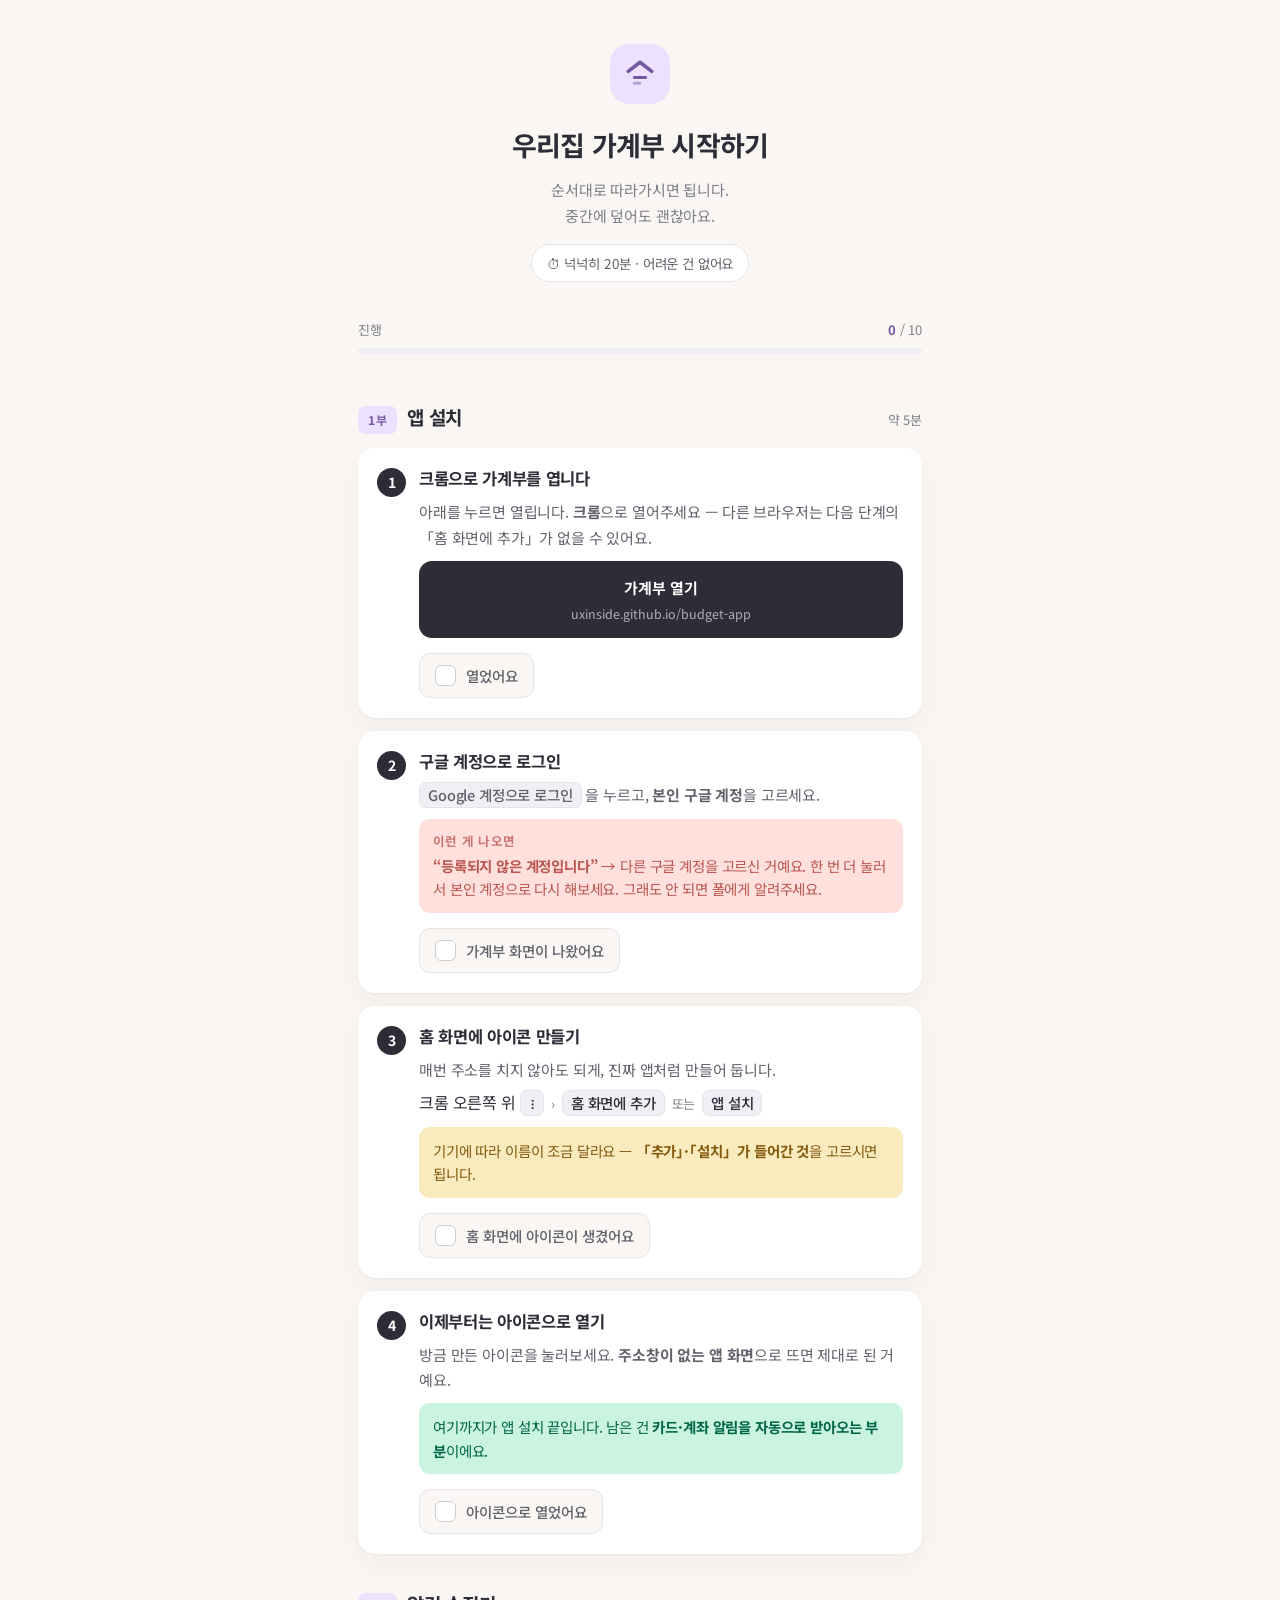
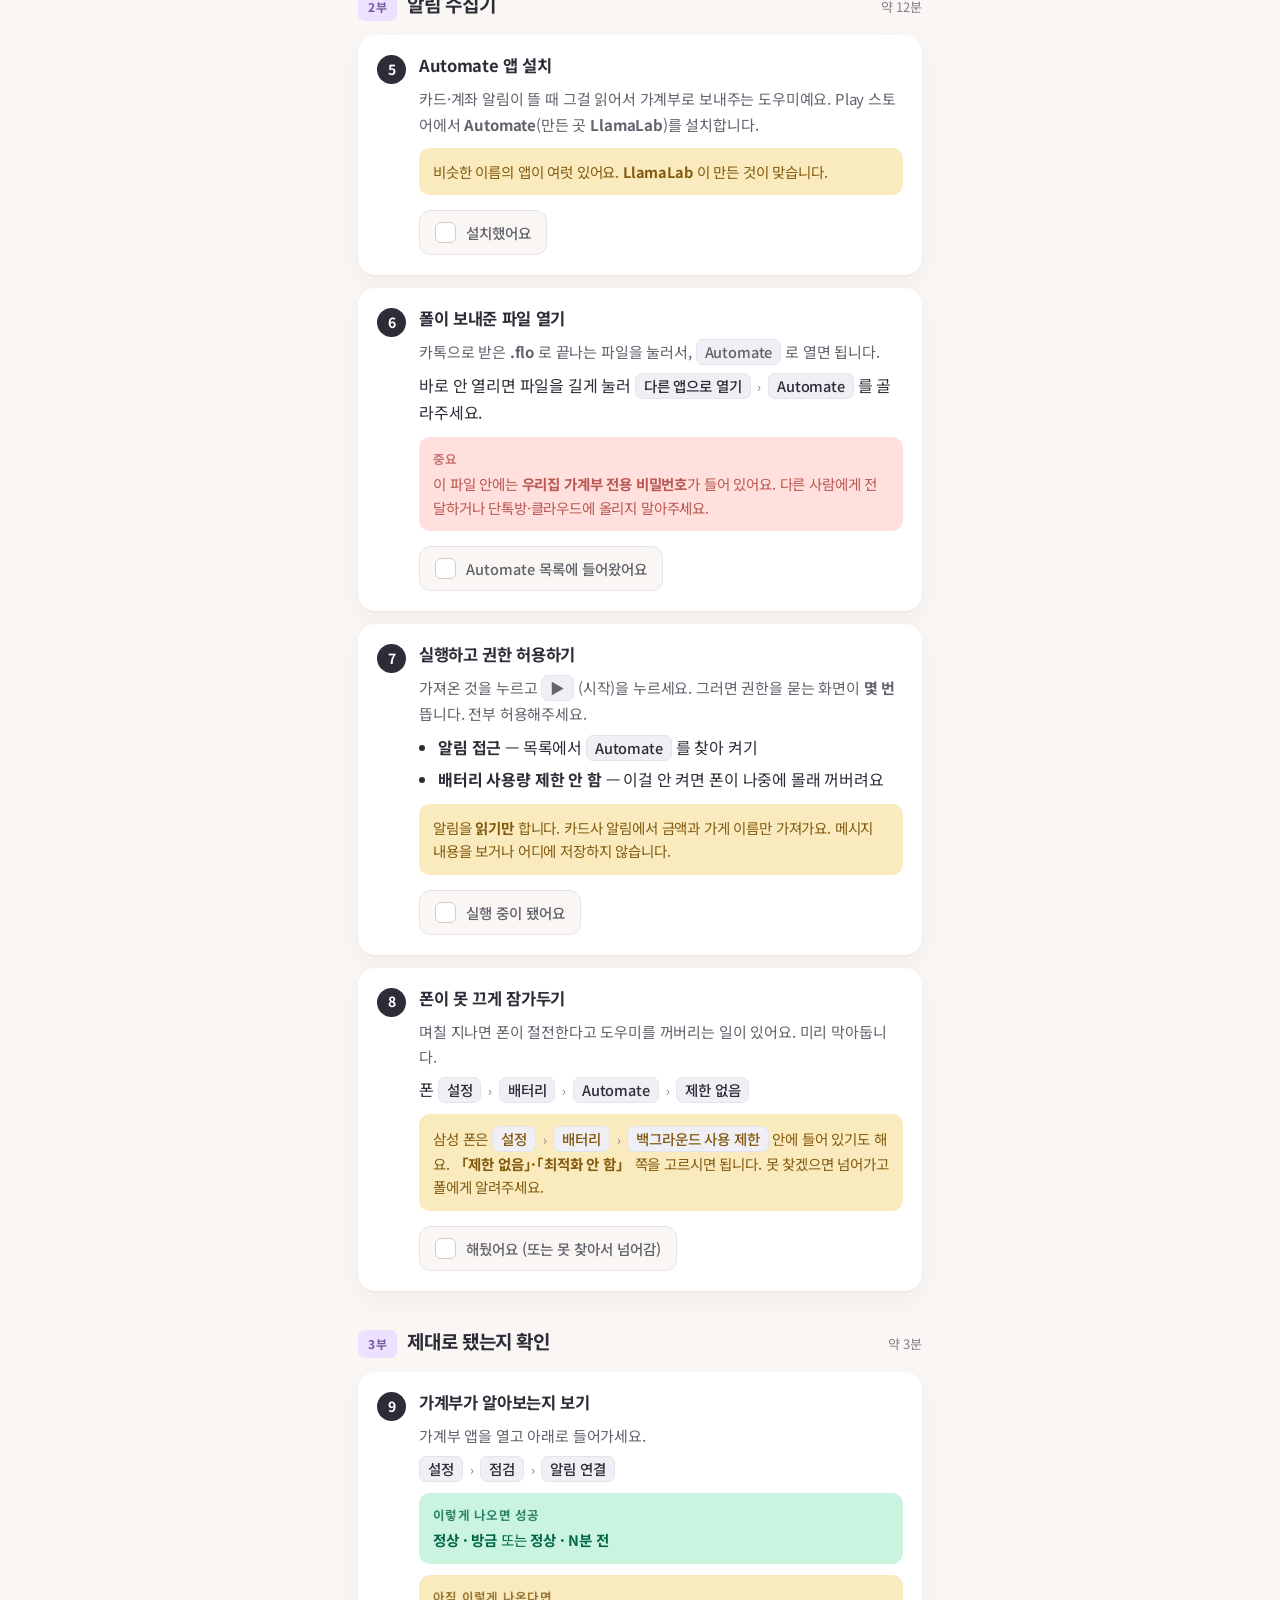
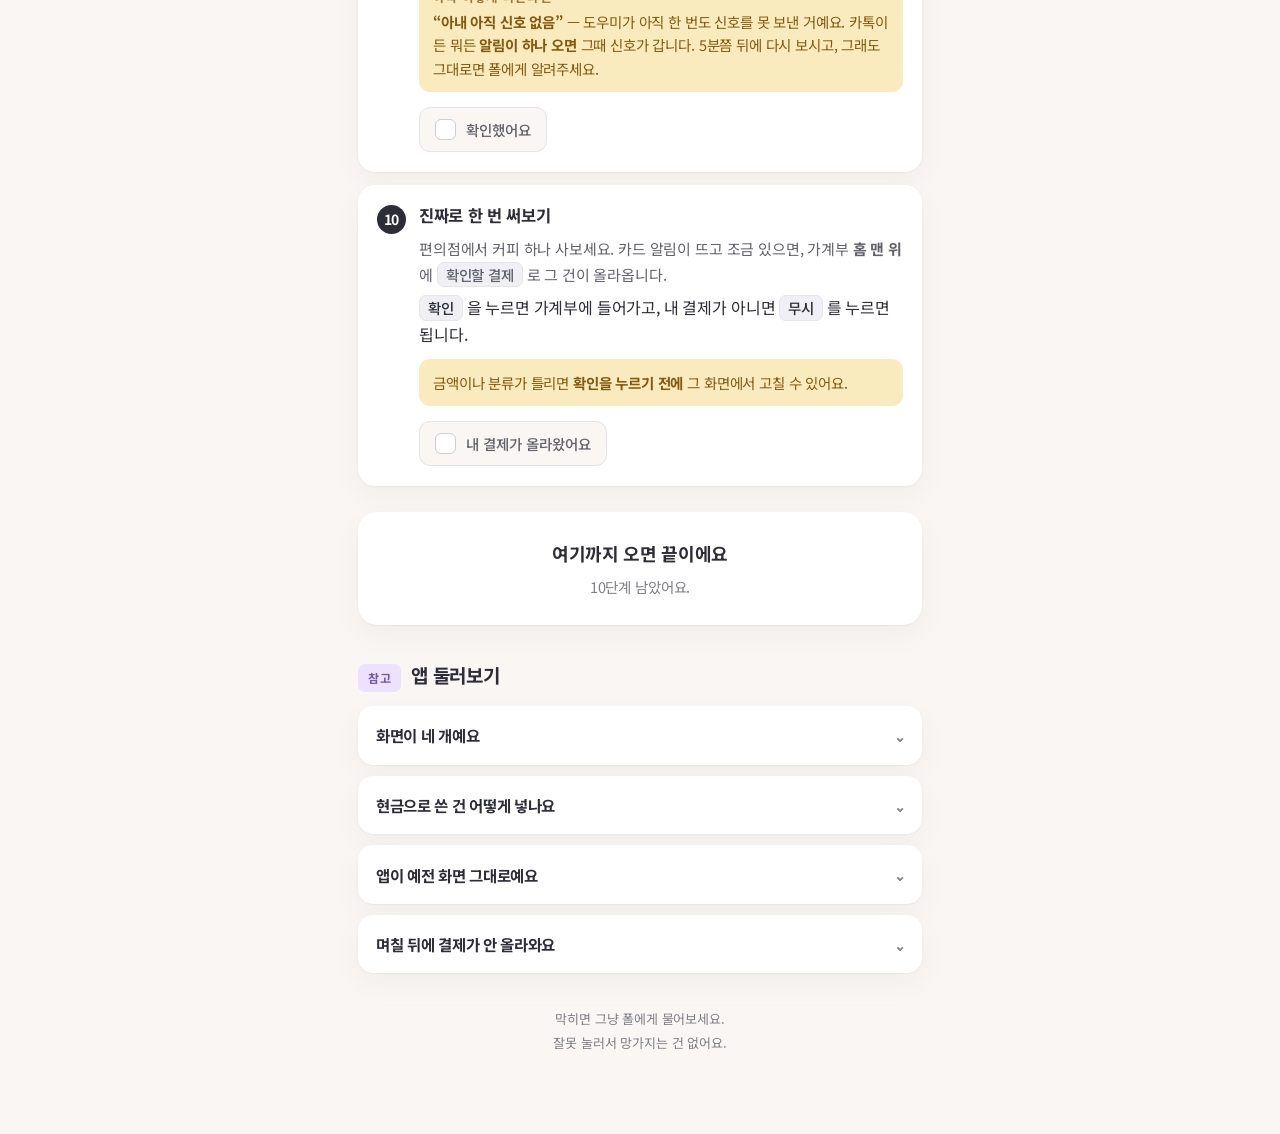
==== setup.html @ 9de584a8 "설치 안내 페이지 추가 (setup.html) 아내에게 넘길 때 카톡으로 HTML 파일을 보내면 안드로이드에서 열기가 번거로워, 저장소에 두고 링크 하나로 준다.  앱 셸이 아니라" ====
<!doctype html>
<html lang="ko">
<head>
<meta charset="utf-8">
<title>우리집 가계부 — 시작하기</title>
<meta name="viewport" content="width=device-width,initial-scale=1,viewport-fit=cover">
<meta name="theme-color" content="#FAF8F5">
<!-- 공개 저장소라 주소는 열려 있지만, 검색에까지 뜰 이유는 없다 -->
<meta name="robots" content="noindex,nofollow">
<link rel="preconnect" href="https://fonts.googleapis.com">
<link rel="preconnect" href="https://fonts.gstatic.com" crossorigin>
<link href="https://fonts.googleapis.com/css2?family=Noto+Sans+KR:wght@400;500;700&display=swap" rel="stylesheet">
<style>
:root{
  --bg:oklch(.975 .006 70);        --surface:#fff;
  --ink:oklch(.3 .02 285);         --muted:oklch(.6 .015 285);
  --ink2:oklch(.5 .018 285);
  --border:oklch(.92 .008 285);    --divider:oklch(.96 .008 285);
  --chip:oklch(.955 .008 285);
  --lilac-ink:oklch(.52 .11 300);  --lilac-bg:oklch(.93 .045 300);
  --mint-ink:oklch(.45 .1 165);    --mint-bg:oklch(.93 .05 165);
  --butter-ink:oklch(.5 .1 75);    --butter-bg:oklch(.94 .06 92);
  --coral-ink:oklch(.58 .13 25);   --coral-bg:oklch(.94 .045 25);
  --sh:0 1px 2px oklch(.3 .02 285/.05), 0 10px 28px oklch(.3 .02 285/.045);
}
*{box-sizing:border-box;-webkit-tap-highlight-color:transparent}
html,body{margin:0;padding:0}
body{
  background:var(--bg);color:var(--ink);
  font-family:'Noto Sans KR',-apple-system,BlinkMacSystemFont,sans-serif;
  font-size:16px;line-height:1.68;letter-spacing:-.01em;
  padding:0 0 80px;
}
.wrap{max-width:600px;margin:0 auto;padding:0 18px}

/* ── 머리 ── */
header{padding:44px 0 26px;text-align:center}
.logo{
  width:60px;height:60px;margin:0 auto 18px;border-radius:19px;
  background:var(--lilac-bg);color:var(--lilac-ink);
  display:grid;place-items:center;
}
.logo svg{width:34px;height:34px}
h1{font-size:27px;font-weight:700;margin:0 0 10px;letter-spacing:-.03em}
header p{margin:0;color:var(--muted);font-size:15px}
.timing{
  display:inline-flex;gap:7px;align-items:center;margin-top:16px;
  background:var(--surface);border:1px solid var(--border);
  border-radius:999px;padding:7px 15px;font-size:13.5px;color:var(--ink2);
}

/* ── 진행 막대 ── */
.bar{
  position:sticky;top:0;z-index:9;margin:0 -18px 4px;
  padding:11px 18px 12px;
  background:oklch(.975 .006 70/.93);backdrop-filter:blur(10px);
  border-bottom:1px solid var(--divider);
}
.bar .t{display:flex;justify-content:space-between;font-size:13px;color:var(--muted);margin-bottom:7px}
.bar .t b{color:var(--lilac-ink);font-weight:700}
.track{height:6px;border-radius:99px;background:var(--chip);overflow:hidden}
.fill{height:100%;width:0;border-radius:99px;background:var(--lilac-ink);transition:width .32s cubic-bezier(.4,0,.2,1)}

/* ── 장 ── */
.part{margin:34px 0 14px;display:flex;align-items:baseline;gap:10px}
.part span{
  font-size:12px;font-weight:700;letter-spacing:.06em;
  color:var(--lilac-ink);background:var(--lilac-bg);
  padding:4px 10px;border-radius:7px;
}
.part h2{font-size:19px;font-weight:700;margin:0;letter-spacing:-.02em}
.part i{font-style:normal;font-size:13px;color:var(--muted);margin-left:auto;white-space:nowrap}

/* ── 단계 카드 ── */
.step{
  background:var(--surface);border-radius:17px;box-shadow:var(--sh);
  padding:19px 19px 20px;margin-bottom:13px;
  transition:opacity .25s;
}
.step.done{opacity:.52}
.sh{display:flex;gap:13px;align-items:flex-start}
.n{
  flex:none;width:29px;height:29px;border-radius:50%;
  background:var(--ink);color:#fff;font-size:14px;font-weight:700;
  display:grid;place-items:center;margin-top:1px;
  font-variant-numeric:tabular-nums;
}
.step.done .n{background:var(--mint-ink)}
.step.done .n::after{content:'✓';font-size:15px}
.step.done .n b{display:none}
.sh h3{font-size:16.5px;font-weight:700;margin:0 0 3px;letter-spacing:-.02em;line-height:1.45}
.body{padding-left:42px}
.body p{margin:7px 0}
.body p.lead{margin-top:2px;color:var(--ink2);font-size:15px}

/* ── 조각 ── */
.ui{
  display:inline-block;background:var(--chip);border:1px solid var(--border);
  border-radius:7px;padding:1px 8px;font-size:14.5px;font-weight:500;
  white-space:nowrap;line-height:1.5;
}
.path{color:var(--muted);padding:0 3px;font-size:13px}
a.url{
  display:block;margin:11px 0 4px;padding:14px 16px;border-radius:13px;
  background:var(--ink);color:#fff;text-decoration:none;
  font-size:15px;font-weight:700;text-align:center;letter-spacing:-.01em;
}
a.url span{display:block;font-size:12.5px;font-weight:400;opacity:.62;margin-top:3px;
  word-break:break-all;letter-spacing:0}

.note{
  margin:11px 0 3px;padding:12px 14px;border-radius:11px;font-size:14.5px;
  background:var(--butter-bg);color:var(--butter-ink);line-height:1.62;
}
.note.warn{background:var(--coral-bg);color:var(--coral-ink)}
.note.ok{background:var(--mint-bg);color:var(--mint-ink)}
.note b{font-weight:700}
.note .lbl{display:block;font-size:12.5px;font-weight:700;opacity:.78;margin-bottom:3px;letter-spacing:.02em}

ul.plain{margin:8px 0;padding-left:19px}
ul.plain li{margin:5px 0}

/* ── 체크 ── */
.ck{
  display:flex;align-items:center;gap:10px;margin-top:15px;margin-left:42px;
  padding:11px 15px;border-radius:11px;border:1.5px solid var(--border);
  background:var(--bg);cursor:pointer;user-select:none;
  font-size:14.5px;font-weight:500;color:var(--ink2);
  /* width:100% 를 주면 margin-left 만큼 카드 밖으로 삐져나간다.
     블록 레벨 flex 는 그냥 두면 남은 폭을 알아서 채운다. */
  text-align:left;font-family:inherit;
}
.ck .box{
  flex:none;width:21px;height:21px;border-radius:6px;
  border:1.8px solid oklch(.85 .01 285);background:#fff;
  display:grid;place-items:center;font-size:13px;color:#fff;
}
.step.done .ck{border-color:var(--mint-bg);background:var(--mint-bg);color:var(--mint-ink)}
.step.done .ck .box{background:var(--mint-ink);border-color:var(--mint-ink)}
.step.done .ck .box::after{content:'✓'}

/* ── 마무리 ── */
.fin{
  margin-top:26px;padding:26px 22px;border-radius:19px;text-align:center;
  background:var(--surface);box-shadow:var(--sh);
}
.fin.on{background:var(--mint-bg);box-shadow:none}
.fin h3{margin:0 0 6px;font-size:18px;letter-spacing:-.02em}
.fin p{margin:0;color:var(--muted);font-size:14.5px}
.fin.on h3,.fin.on p{color:var(--mint-ink)}

/* ── 접힘 ── */
details{
  background:var(--surface);border-radius:15px;box-shadow:var(--sh);
  margin-bottom:11px;overflow:hidden;
}
summary{
  padding:15px 18px;font-weight:700;font-size:15.5px;cursor:pointer;
  list-style:none;display:flex;align-items:center;gap:9px;letter-spacing:-.02em;
}
summary::-webkit-details-marker{display:none}
summary::after{content:'⌄';margin-left:auto;color:var(--muted);font-size:17px;transition:transform .2s}
details[open] summary::after{transform:rotate(180deg)}
details .in{padding:0 18px 18px;font-size:14.5px;color:var(--ink2)}
details .in p:first-child{margin-top:0}

footer{margin-top:34px;text-align:center;color:var(--muted);font-size:13px;line-height:1.8}
</style>
</head>
<body>
<div class="wrap">

<header>
  <div class="logo">
    <svg viewBox="0 0 52 52" fill="none" aria-hidden="true">
      <path d="M8 22 L26 8 L44 22" stroke="currentColor" stroke-width="5.5" stroke-linecap="round" stroke-linejoin="round"/>
      <rect x="15" y="29" width="22" height="4.5" rx="2.25" fill="currentColor"/>
      <rect x="15" y="38" width="13" height="4.5" rx="2.25" fill="currentColor" opacity=".45"/>
    </svg>
  </div>
  <h1>우리집 가계부 시작하기</h1>
  <p>순서대로 따라가시면 됩니다.<br>중간에 덮어도 괜찮아요.</p>
  <div class="timing">⏱ 넉넉히 20분 · 어려운 건 없어요</div>
</header>

<div class="bar">
  <div class="t"><span>진행</span><span><b id="pn">0</b> / 10</span></div>
  <div class="track"><div class="fill" id="pf"></div></div>
</div>

<!-- ═══ 1부 ═══ -->
<div class="part"><span>1부</span><h2>앱 설치</h2><i>약 5분</i></div>

<div class="step" data-s>
  <div class="sh"><div class="n"><b>1</b></div><div>
    <h3>크롬으로 가계부를 엽니다</h3>
  </div></div>
  <div class="body">
    <p class="lead">아래를 누르면 열립니다. <b>크롬</b>으로 열어주세요 — 다른 브라우저는 다음 단계의 「홈 화면에 추가」가 없을 수 있어요.</p>
    <a class="url" href="https://uxinside.github.io/budget-app/" target="_blank" rel="noopener">
      가계부 열기
      <span>uxinside.github.io/budget-app</span>
    </a>
  </div>
  <button class="ck" data-ck><span class="box"></span>열었어요</button>
</div>

<div class="step" data-s>
  <div class="sh"><div class="n"><b>2</b></div><div>
    <h3>구글 계정으로 로그인</h3>
  </div></div>
  <div class="body">
    <p class="lead"><span class="ui">Google 계정으로 로그인</span> 을 누르고, <b>본인 구글 계정</b>을 고르세요.</p>
    <div class="note warn">
      <span class="lbl">이런 게 나오면</span>
      <b>“등록되지 않은 계정입니다”</b> → 다른 구글 계정을 고르신 거예요.
      한 번 더 눌러서 본인 계정으로 다시 해보세요. 그래도 안 되면 폴에게 알려주세요.
    </div>
  </div>
  <button class="ck" data-ck><span class="box"></span>가계부 화면이 나왔어요</button>
</div>

<div class="step" data-s>
  <div class="sh"><div class="n"><b>3</b></div><div>
    <h3>홈 화면에 아이콘 만들기</h3>
  </div></div>
  <div class="body">
    <p class="lead">매번 주소를 치지 않아도 되게, 진짜 앱처럼 만들어 둡니다.</p>
    <p>크롬 오른쪽 위 <span class="ui">⋮</span> <span class="path">›</span>
       <span class="ui">홈 화면에 추가</span> <span class="path">또는</span>
       <span class="ui">앱 설치</span></p>
    <div class="note">
      기기에 따라 이름이 조금 달라요 — <b>「추가」·「설치」가 들어간 것</b>을 고르시면 됩니다.
    </div>
  </div>
  <button class="ck" data-ck><span class="box"></span>홈 화면에 아이콘이 생겼어요</button>
</div>

<div class="step" data-s>
  <div class="sh"><div class="n"><b>4</b></div><div>
    <h3>이제부터는 아이콘으로 열기</h3>
  </div></div>
  <div class="body">
    <p class="lead">방금 만든 아이콘을 눌러보세요. <b>주소창이 없는 앱 화면</b>으로 뜨면 제대로 된 거예요.</p>
    <div class="note ok">
      여기까지가 앱 설치 끝입니다. 남은 건 <b>카드·계좌 알림을 자동으로 받아오는 부분</b>이에요.
    </div>
  </div>
  <button class="ck" data-ck><span class="box"></span>아이콘으로 열었어요</button>
</div>

<!-- ═══ 2부 ═══ -->
<div class="part"><span>2부</span><h2>알림 수집기</h2><i>약 12분</i></div>

<div class="step" data-s>
  <div class="sh"><div class="n"><b>5</b></div><div>
    <h3>Automate 앱 설치</h3>
  </div></div>
  <div class="body">
    <p class="lead">카드·계좌 알림이 뜰 때 그걸 읽어서 가계부로 보내주는 도우미예요.
       Play 스토어에서 <b>Automate</b>(만든 곳 <b>LlamaLab</b>)를 설치합니다.</p>
    <div class="note">
      비슷한 이름의 앱이 여럿 있어요. <b>LlamaLab</b> 이 만든 것이 맞습니다.
    </div>
  </div>
  <button class="ck" data-ck><span class="box"></span>설치했어요</button>
</div>

<div class="step" data-s>
  <div class="sh"><div class="n"><b>6</b></div><div>
    <h3>폴이 보내준 파일 열기</h3>
  </div></div>
  <div class="body">
    <p class="lead">카톡으로 받은 <b>.flo</b> 로 끝나는 파일을 눌러서,
       <span class="ui">Automate</span> 로 열면 됩니다.</p>
    <p>바로 안 열리면 파일을 길게 눌러
       <span class="ui">다른 앱으로 열기</span> <span class="path">›</span>
       <span class="ui">Automate</span> 를 골라주세요.</p>
    <div class="note warn">
      <span class="lbl">중요</span>
      이 파일 안에는 <b>우리집 가계부 전용 비밀번호</b>가 들어 있어요.
      다른 사람에게 전달하거나 단톡방·클라우드에 올리지 말아주세요.
    </div>
  </div>
  <button class="ck" data-ck><span class="box"></span>Automate 목록에 들어왔어요</button>
</div>

<div class="step" data-s>
  <div class="sh"><div class="n"><b>7</b></div><div>
    <h3>실행하고 권한 허용하기</h3>
  </div></div>
  <div class="body">
    <p class="lead">가져온 것을 누르고 <span class="ui">▶</span> (시작)을 누르세요.
       그러면 권한을 묻는 화면이 <b>몇 번</b> 뜹니다. 전부 허용해주세요.</p>
    <ul class="plain">
      <li><b>알림 접근</b> — 목록에서 <span class="ui">Automate</span> 를 찾아 켜기</li>
      <li><b>배터리 사용량 제한 안 함</b> — 이걸 안 켜면 폰이 나중에 몰래 꺼버려요</li>
    </ul>
    <div class="note">
      알림을 <b>읽기만</b> 합니다. 카드사 알림에서 금액과 가게 이름만 가져가요.
      메시지 내용을 보거나 어디에 저장하지 않습니다.
    </div>
  </div>
  <button class="ck" data-ck><span class="box"></span>실행 중이 됐어요</button>
</div>

<div class="step" data-s>
  <div class="sh"><div class="n"><b>8</b></div><div>
    <h3>폰이 못 끄게 잠가두기</h3>
  </div></div>
  <div class="body">
    <p class="lead">며칠 지나면 폰이 절전한다고 도우미를 꺼버리는 일이 있어요. 미리 막아둡니다.</p>
    <p>폰 <span class="ui">설정</span> <span class="path">›</span>
       <span class="ui">배터리</span> <span class="path">›</span>
       <span class="ui">Automate</span> <span class="path">›</span>
       <span class="ui">제한 없음</span></p>
    <div class="note">
      삼성 폰은 <span class="ui">설정</span> <span class="path">›</span>
      <span class="ui">배터리</span> <span class="path">›</span>
      <span class="ui">백그라운드 사용 제한</span> 안에 들어 있기도 해요.
      <b>「제한 없음」·「최적화 안 함」</b> 쪽을 고르시면 됩니다. 못 찾겠으면 넘어가고 폴에게 알려주세요.
    </div>
  </div>
  <button class="ck" data-ck><span class="box"></span>해뒀어요 (또는 못 찾아서 넘어감)</button>
</div>

<!-- ═══ 3부 ═══ -->
<div class="part"><span>3부</span><h2>제대로 됐는지 확인</h2><i>약 3분</i></div>

<div class="step" data-s>
  <div class="sh"><div class="n"><b>9</b></div><div>
    <h3>가계부가 알아보는지 보기</h3>
  </div></div>
  <div class="body">
    <p class="lead">가계부 앱을 열고 아래로 들어가세요.</p>
    <p><span class="ui">설정</span> <span class="path">›</span>
       <span class="ui">점검</span> <span class="path">›</span>
       <span class="ui">알림 연결</span></p>
    <div class="note ok">
      <span class="lbl">이렇게 나오면 성공</span>
      <b>정상 · 방금</b> 또는 <b>정상 · N분 전</b>
    </div>
    <div class="note">
      <span class="lbl">아직 이렇게 나온다면</span>
      <b>“아내 아직 신호 없음”</b> — 도우미가 아직 한 번도 신호를 못 보낸 거예요.
      카톡이든 뭐든 <b>알림이 하나 오면</b> 그때 신호가 갑니다.
      5분쯤 뒤에 다시 보시고, 그래도 그대로면 폴에게 알려주세요.
    </div>
  </div>
  <button class="ck" data-ck><span class="box"></span>확인했어요</button>
</div>

<div class="step" data-s>
  <div class="sh"><div class="n"><b>10</b></div><div>
    <h3>진짜로 한 번 써보기</h3>
  </div></div>
  <div class="body">
    <p class="lead">편의점에서 커피 하나 사보세요. 카드 알림이 뜨고 조금 있으면,
       가계부 <b>홈 맨 위</b>에 <span class="ui">확인할 결제</span> 로 그 건이 올라옵니다.</p>
    <p><span class="ui">확인</span> 을 누르면 가계부에 들어가고,
       내 결제가 아니면 <span class="ui">무시</span> 를 누르면 됩니다.</p>
    <div class="note">
      금액이나 분류가 틀리면 <b>확인을 누르기 전에</b> 그 화면에서 고칠 수 있어요.
    </div>
  </div>
  <button class="ck" data-ck><span class="box"></span>내 결제가 올라왔어요</button>
</div>

<div class="fin" id="fin">
  <h3 id="fh">여기까지 오면 끝이에요</h3>
  <p id="fp">10단계를 다 마치면 이 자리에 표시가 바뀝니다.</p>
</div>

<!-- ═══ 참고 ═══ -->
<div class="part"><span>참고</span><h2>앱 둘러보기</h2></div>

<details>
  <summary>화면이 네 개예요</summary>
  <div class="in">
    <p><b>홈</b> — 이번 달 얼마 벌고 얼마 썼는지, 예산에 비해 빠른지 느린지,
       그리고 <b>둘 중 누가 얼마나 썼는지</b>가 한 화면에 있어요.
       숫자를 누르면 그 내역만 걸러서 보여줍니다.</p>
    <p><b>내역</b> — 전체 목록. 위쪽에 앞으로 나갈 돈(고정비·카드값)도 있어요.</p>
    <p><b>리포트</b> — 자산·부채 같은 큰 숫자. 처음 누르면 <b>PIN 을 걸겠냐</b>고 물어봐요.
       걸면 이 폰에서만 쓰는 네 자리 번호가 생깁니다. 「나중에 하기」 해도 됩니다.</p>
    <p><b>설정</b> — 보는 대상 바꾸기, 결제 알림 확인, 점검.</p>
  </div>
</details>

<details>
  <summary>현금으로 쓴 건 어떻게 넣나요</summary>
  <div class="in">
    <p>아래 가운데 <b>＋</b> 버튼을 누르면 입력창이 뜹니다.
       카테고리 → 어디에 → 금액 순으로 누르고 <b>저장</b>.</p>
    <p>자주 쓰는 가게는 위로 올라오니까 두세 번 쓰면 훨씬 빨라져요.</p>
  </div>
</details>

<details>
  <summary>앱이 예전 화면 그대로예요</summary>
  <div class="in">
    <p><span class="ui">설정</span> <span class="path">›</span>
       <span class="ui">점검</span> <span class="path">›</span>
       <span class="ui">앱 버전</span> 을 누르면 새 게 있는지 확인하고 받아옵니다.</p>
  </div>
</details>

<details>
  <summary>며칠 뒤에 결제가 안 올라와요</summary>
  <div class="in">
    <p>홈 맨 위에 <b>“○○ 폰에서 알림이 N시간째 안 들어와요”</b> 가 떠 있다면
       도우미가 멈춘 거예요. Automate 를 열어서 다시 <span class="ui">▶</span> 를 눌러주시고,
       8번 단계(배터리 제한 풀기)를 다시 확인해주세요.</p>
    <p>그동안 쓴 건 없어지지 않아요. <b>＋</b> 로 직접 넣으시면 됩니다.</p>
  </div>
</details>

<footer>
  막히면 그냥 폴에게 물어보세요.<br>
  잘못 눌러서 망가지는 건 없어요.
</footer>

</div>

<script>
(function () {
  /* 체크 상태는 이 화면에서만 기억합니다 (저장하지 않음) */
  var steps = [].slice.call(document.querySelectorAll('[data-s]'));
  var pn = document.getElementById('pn');
  var pf = document.getElementById('pf');
  var fin = document.getElementById('fin');
  var fh = document.getElementById('fh');
  var fp = document.getElementById('fp');
  var total = steps.length;

  function paint() {
    var n = steps.filter(function (s) { return s.classList.contains('done'); }).length;
    pn.textContent = n;
    pf.style.width = (n / total * 100) + '%';
    var all = n === total;
    fin.classList.toggle('on', all);
    fh.textContent = all ? '다 됐어요 🎉' : '여기까지 오면 끝이에요';
    fp.textContent = all
      ? '이제 카드를 쓰면 알아서 올라옵니다. 폴에게 다 됐다고 알려주세요.'
      : (total - n) + '단계 남았어요.';
  }

  steps.forEach(function (s) {
    var b = s.querySelector('[data-ck]');
    if (!b) return;
    b.addEventListener('click', function () {
      s.classList.toggle('done');
      paint();
      if (s.classList.contains('done')) {
        var next = steps[steps.indexOf(s) + 1];
        if (next) setTimeout(function () {
          next.scrollIntoView({ behavior: 'smooth', block: 'center' });
        }, 220);
      }
    });
  });

  paint();
})();
</script>
</body>
</html>
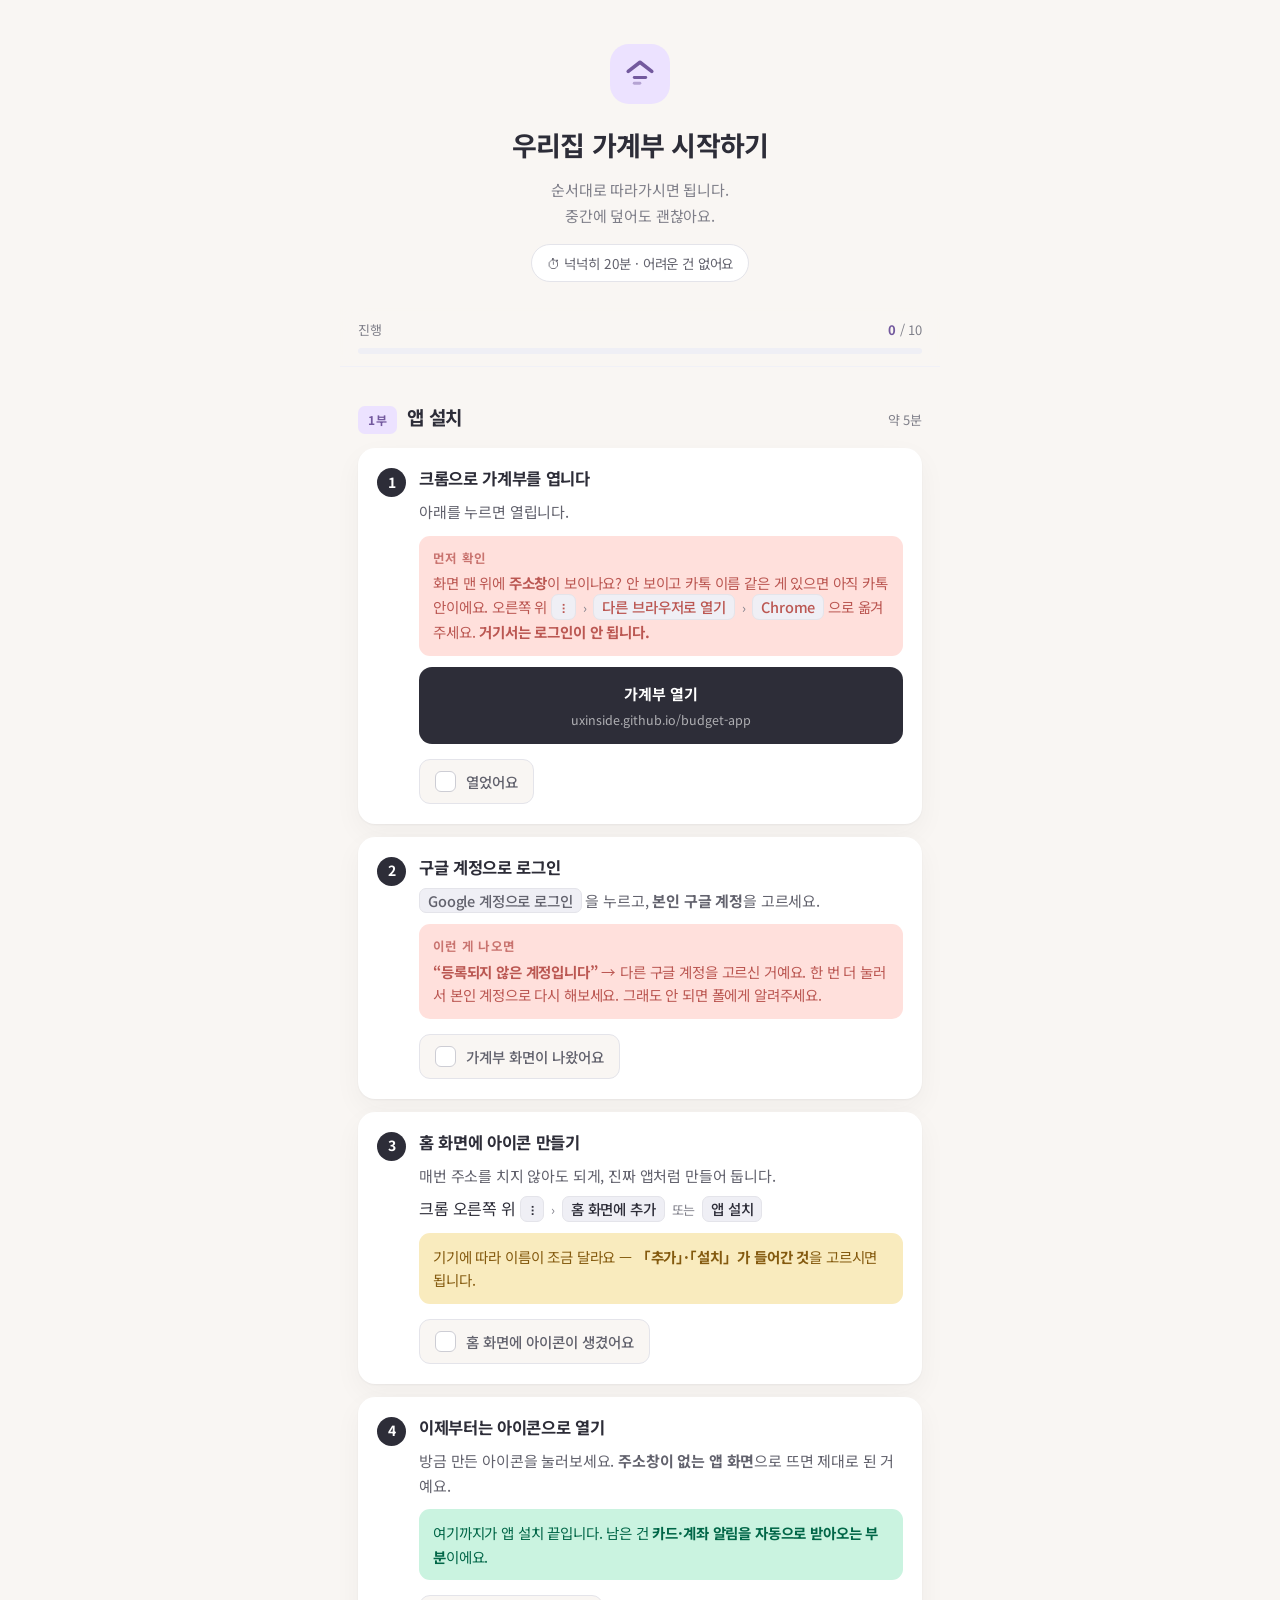
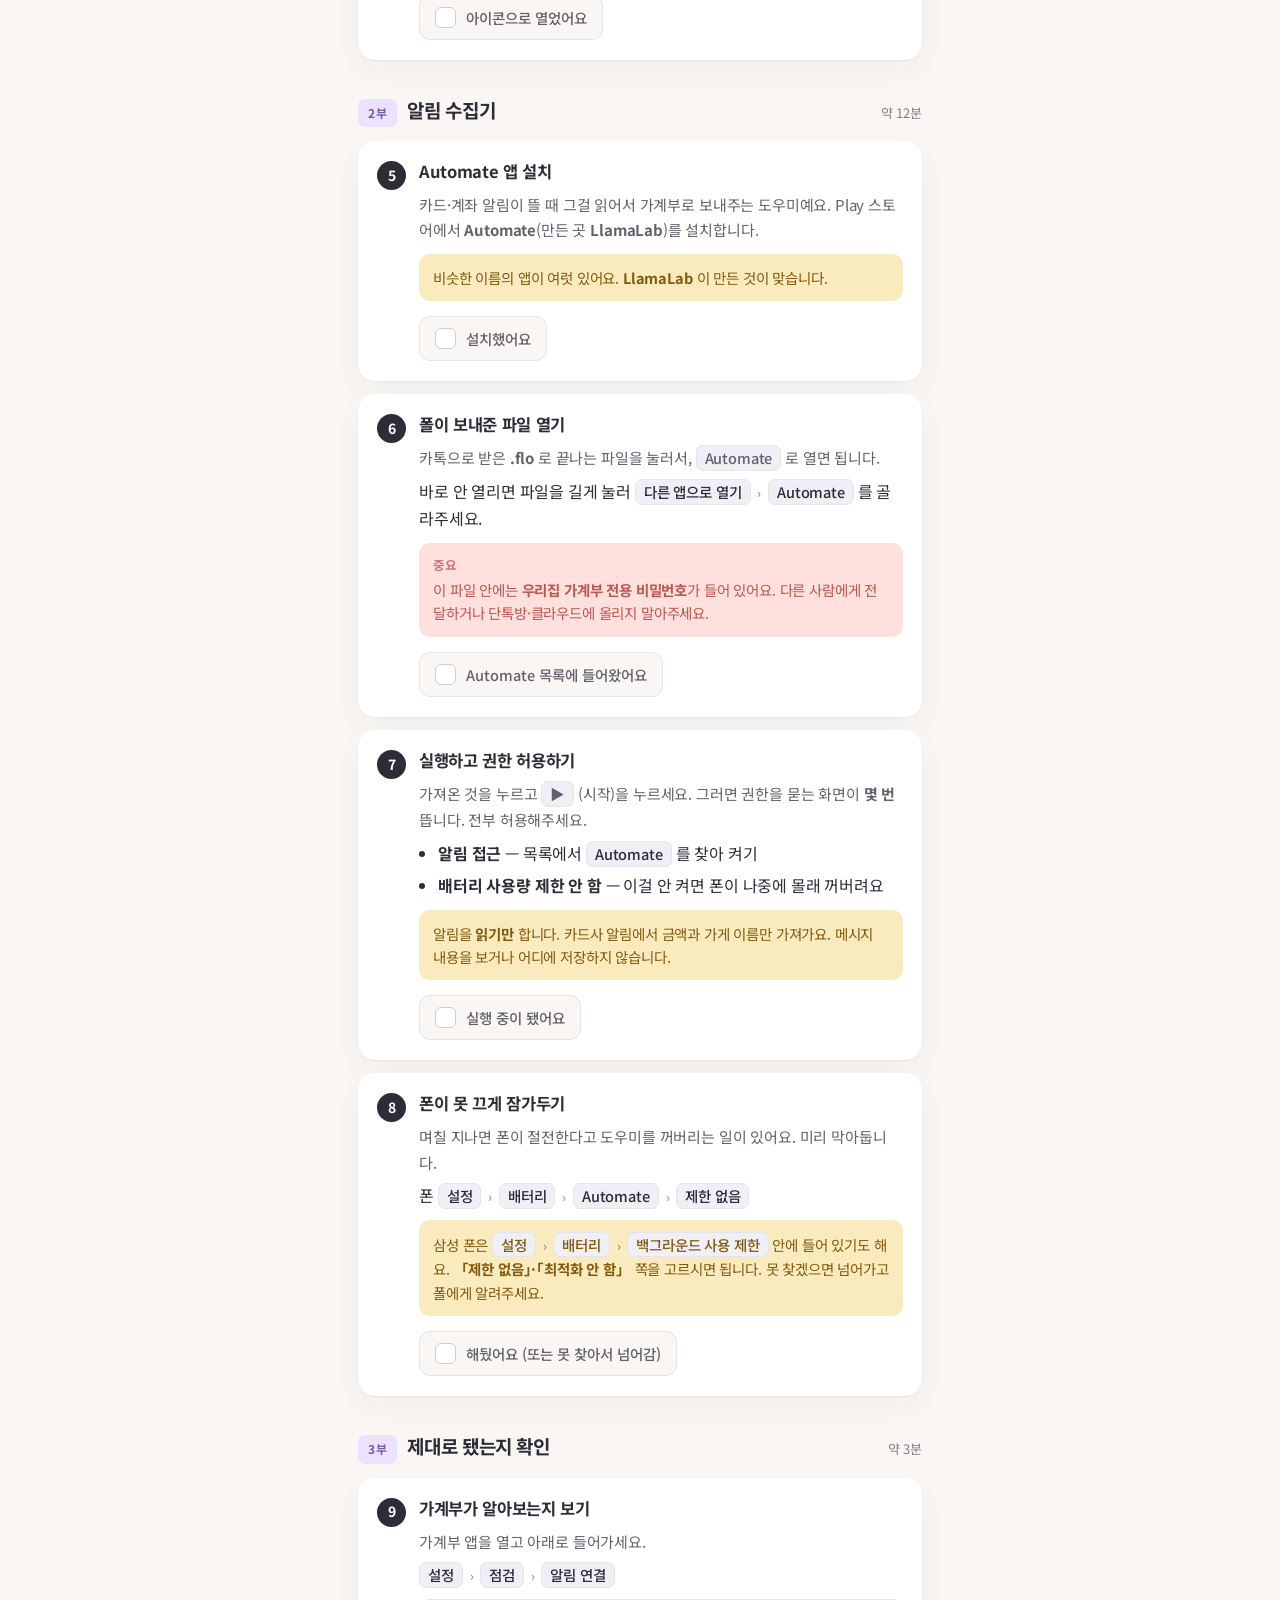
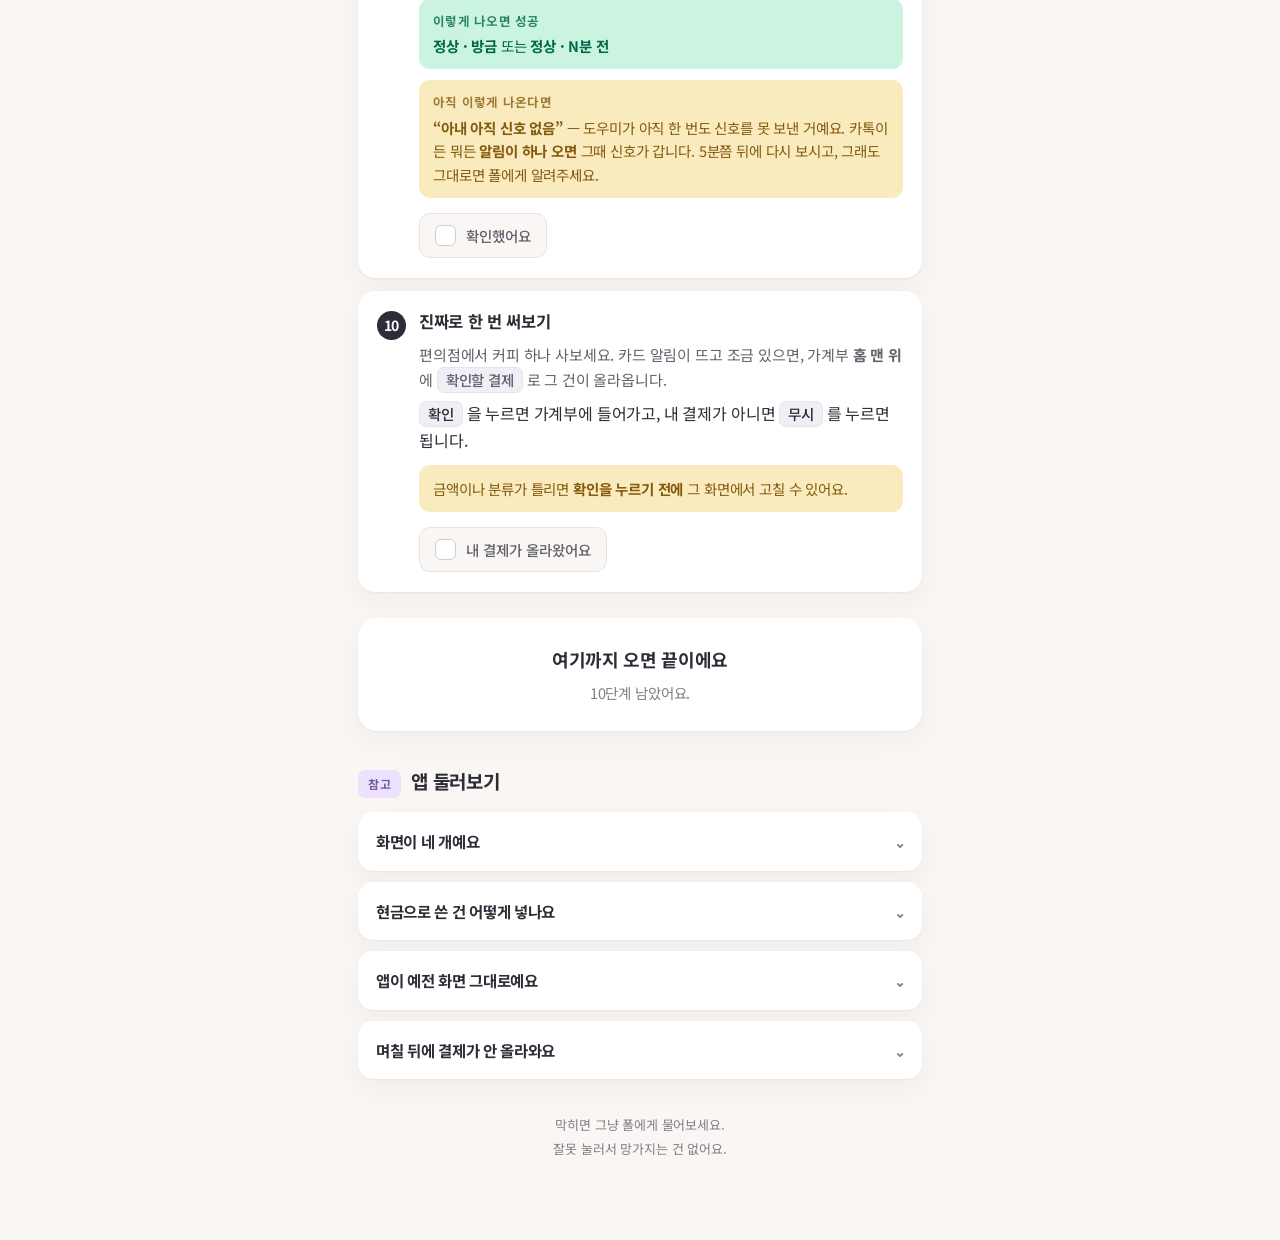
==== commit dcae50d3: "설치 안내에 인앱 브라우저 관문 추가 폴 지적 — 링크로 보내도 카톡 인앱 브라우저로 열리면 로그인이 안 되는 건 똑같다. 맞다. 파일이냐 링크냐는 여는 번거로움 얘기였고, 로그인" ====
--- a/setup.html
+++ b/setup.html
@@ -165,9 +165,72 @@
 details .in p:first-child{margin-top:0}
 
 footer{margin-top:34px;text-align:center;color:var(--muted);font-size:13px;line-height:1.8}
+
+/* ── 인앱 브라우저 관문 ──
+   카톡·라인 등에서 열면 구글이 로그인을 막습니다(disallowed_useragent).
+   「홈 화면에 추가」도 없습니다. 그래서 아예 못 지나가게 세웁니다. */
+#gate{
+  position:fixed;inset:0;z-index:99;background:var(--bg);
+  display:none;overflow-y:auto;padding:34px 20px 40px;
+}
+#gate.on{display:block}
+.gc{max-width:520px;margin:0 auto;text-align:center}
+.gi{
+  width:62px;height:62px;margin:6px auto 20px;border-radius:20px;
+  background:var(--coral-bg);color:var(--coral-ink);
+  display:grid;place-items:center;font-size:29px;
+}
+.gc h2{font-size:22px;margin:0 0 12px;letter-spacing:-.03em;line-height:1.4}
+.gc .sub{color:var(--ink2);font-size:15.5px;margin:0 0 26px;line-height:1.7}
+.gbtn{
+  display:block;width:100%;padding:17px;border:0;border-radius:14px;
+  background:var(--ink);color:#fff;font-size:16.5px;font-weight:700;
+  font-family:inherit;cursor:pointer;letter-spacing:-.01em;
+}
+.gbtn2{
+  display:block;width:100%;margin-top:10px;padding:15px;
+  border:1.5px solid var(--border);border-radius:14px;background:var(--surface);
+  color:var(--ink2);font-size:15px;font-weight:600;font-family:inherit;cursor:pointer;
+}
+.gman{
+  margin-top:26px;padding:17px 18px;border-radius:14px;text-align:left;
+  background:var(--surface);box-shadow:var(--sh);font-size:14.5px;line-height:1.75;
+}
+.gman b{display:block;margin-bottom:7px;font-size:14px}
+.gman ol{margin:0;padding-left:20px}
+.gman li{margin:5px 0}
+.gskip{
+  display:block;margin:22px auto 0;background:none;border:0;
+  color:var(--muted);font-size:13px;text-decoration:underline;
+  font-family:inherit;cursor:pointer;
+}
 </style>
 </head>
 <body>
+
+<div id="gate">
+  <div class="gc">
+    <div class="gi">🔒</div>
+    <h2>여기서는 로그인이 안 돼요</h2>
+    <p class="sub">
+      지금 <b id="gname">카톡</b> 안에 들어 있는 간이 화면으로 보고 계세요.<br>
+      구글이 이런 화면에서는 로그인을 막아둡니다.<br>
+      <b>크롬으로 옮겨서</b> 시작해주세요.
+    </p>
+    <button class="gbtn" id="gopen">크롬으로 열기</button>
+    <button class="gbtn2" id="gcopy">주소 복사하기</button>
+    <div class="gman">
+      <b>버튼이 안 되면 이렇게 해주세요</b>
+      <ol>
+        <li>오른쪽 위 <span class="ui">⋮</span> 또는 <span class="ui">↗</span> 를 누른다</li>
+        <li><span class="ui">다른 브라우저로 열기</span> 를 고른다</li>
+        <li>목록에서 <span class="ui">Chrome</span> 을 고른다</li>
+      </ol>
+    </div>
+    <button class="gskip" id="gskip">그냥 여기서 볼게요 (설치는 안 돼요)</button>
+  </div>
+</div>
+
 <div class="wrap">
 
 <header>
@@ -196,7 +259,14 @@
     <h3>크롬으로 가계부를 엽니다</h3>
   </div></div>
   <div class="body">
-    <p class="lead">아래를 누르면 열립니다. <b>크롬</b>으로 열어주세요 — 다른 브라우저는 다음 단계의 「홈 화면에 추가」가 없을 수 있어요.</p>
+    <p class="lead">아래를 누르면 열립니다.</p>
+    <div class="note warn">
+      <span class="lbl">먼저 확인</span>
+      화면 맨 위에 <b>주소창</b>이 보이나요? 안 보이고 카톡 이름 같은 게 있으면
+      아직 카톡 안이에요. 오른쪽 위 <span class="ui">⋮</span> <span class="path">›</span>
+      <span class="ui">다른 브라우저로 열기</span> <span class="path">›</span>
+      <span class="ui">Chrome</span> 으로 옮겨주세요. <b>거기서는 로그인이 안 됩니다.</b>
+    </div>
     <a class="url" href="https://uxinside.github.io/budget-app/" target="_blank" rel="noopener">
       가계부 열기
       <span>uxinside.github.io/budget-app</span>
@@ -423,6 +493,78 @@
 </div>
 
 <script>
+/* ── 인앱 브라우저 관문 ──
+   카톡에서 링크를 누르면 카톡 안의 간이 브라우저로 열립니다. 거기서는
+   ① 구글이 로그인을 막고(disallowed_useragent) ② 「홈 화면에 추가」가 없습니다.
+   즉 이 안내서를 아무리 잘 따라가도 1·2·3단계가 통째로 안 됩니다.
+   그래서 감지되면 아예 앞을 막고 크롬으로 보냅니다. */
+(function () {
+  var UA = navigator.userAgent || '';
+  var ua = UA.toLowerCase();
+  var android = ua.indexOf('android') >= 0;
+  var kakao = ua.indexOf('kakaotalk') >= 0;
+
+  /* 전체 브라우저(크롬·삼성인터넷·웨일 등)는 넣지 않는다 — 그건 로그인이 된다 */
+  var APPS = [
+    ['kakaotalk', '카톡'], ['line/', '라인'], ['naver(', '네이버'],
+    ['daumapps', '다음'], ['band', '밴드'], ['instagram', '인스타그램'],
+    ['fb_iab', '페이스북'], ['fbav', '페이스북'], ['fban', '페이스북']
+  ];
+  var hit = null;
+  for (var i = 0; i < APPS.length; i++) {
+    if (ua.indexOf(APPS[i][0]) >= 0) { hit = APPS[i][1]; break; }
+  }
+  if (!hit) return;
+
+  var gate = document.getElementById('gate');
+  document.getElementById('gname').textContent = hit;
+  gate.classList.add('on');
+
+  document.getElementById('gopen').onclick = function () {
+    var url = location.href;
+    if (kakao) {
+      /* 카톡 전용 — 외부 브라우저로 넘긴다 */
+      location.href = 'kakaotalk://web/openExternal?url=' + encodeURIComponent(url);
+      return;
+    }
+    if (android) {
+      /* 안드로이드 공통 — 크롬을 지정해서 넘긴다 */
+      location.href = 'intent://' + url.replace(/^https?:\/\//i, '') +
+                      '#Intent;scheme=https;package=com.android.chrome;end';
+      return;
+    }
+    /* 아이폰은 강제로 못 연다 — 주소를 복사해 사파리에 붙여넣는 수밖에 */
+    copyUrl();
+  };
+
+  function copyUrl() {
+    var url = location.href, ok = false;
+    try {
+      var t = document.createElement('textarea');
+      t.value = url;
+      t.style.cssText = 'position:fixed;top:-1000px;opacity:0';
+      document.body.appendChild(t);
+      t.focus(); t.select();
+      ok = document.execCommand('copy');
+      document.body.removeChild(t);
+    } catch (e) {}
+    if (!ok && navigator.clipboard) {
+      navigator.clipboard.writeText(url).then(function () { said('복사했어요'); },
+                                             function () { said('복사가 안 돼요'); });
+      return;
+    }
+    said(ok ? '복사했어요 · 크롬 주소창에 붙여넣기' : '복사가 안 돼요 · 아래 방법으로 해주세요');
+  }
+  function said(msg) {
+    var b = document.getElementById('gcopy');
+    var old = b.textContent;
+    b.textContent = msg;
+    setTimeout(function () { b.textContent = old; }, 2600);
+  }
+  document.getElementById('gcopy').onclick = copyUrl;
+  document.getElementById('gskip').onclick = function () { gate.classList.remove('on'); };
+})();
+
 (function () {
   /* 체크 상태는 이 화면에서만 기억합니다 (저장하지 않음) */
   var steps = [].slice.call(document.querySelectorAll('[data-s]'));
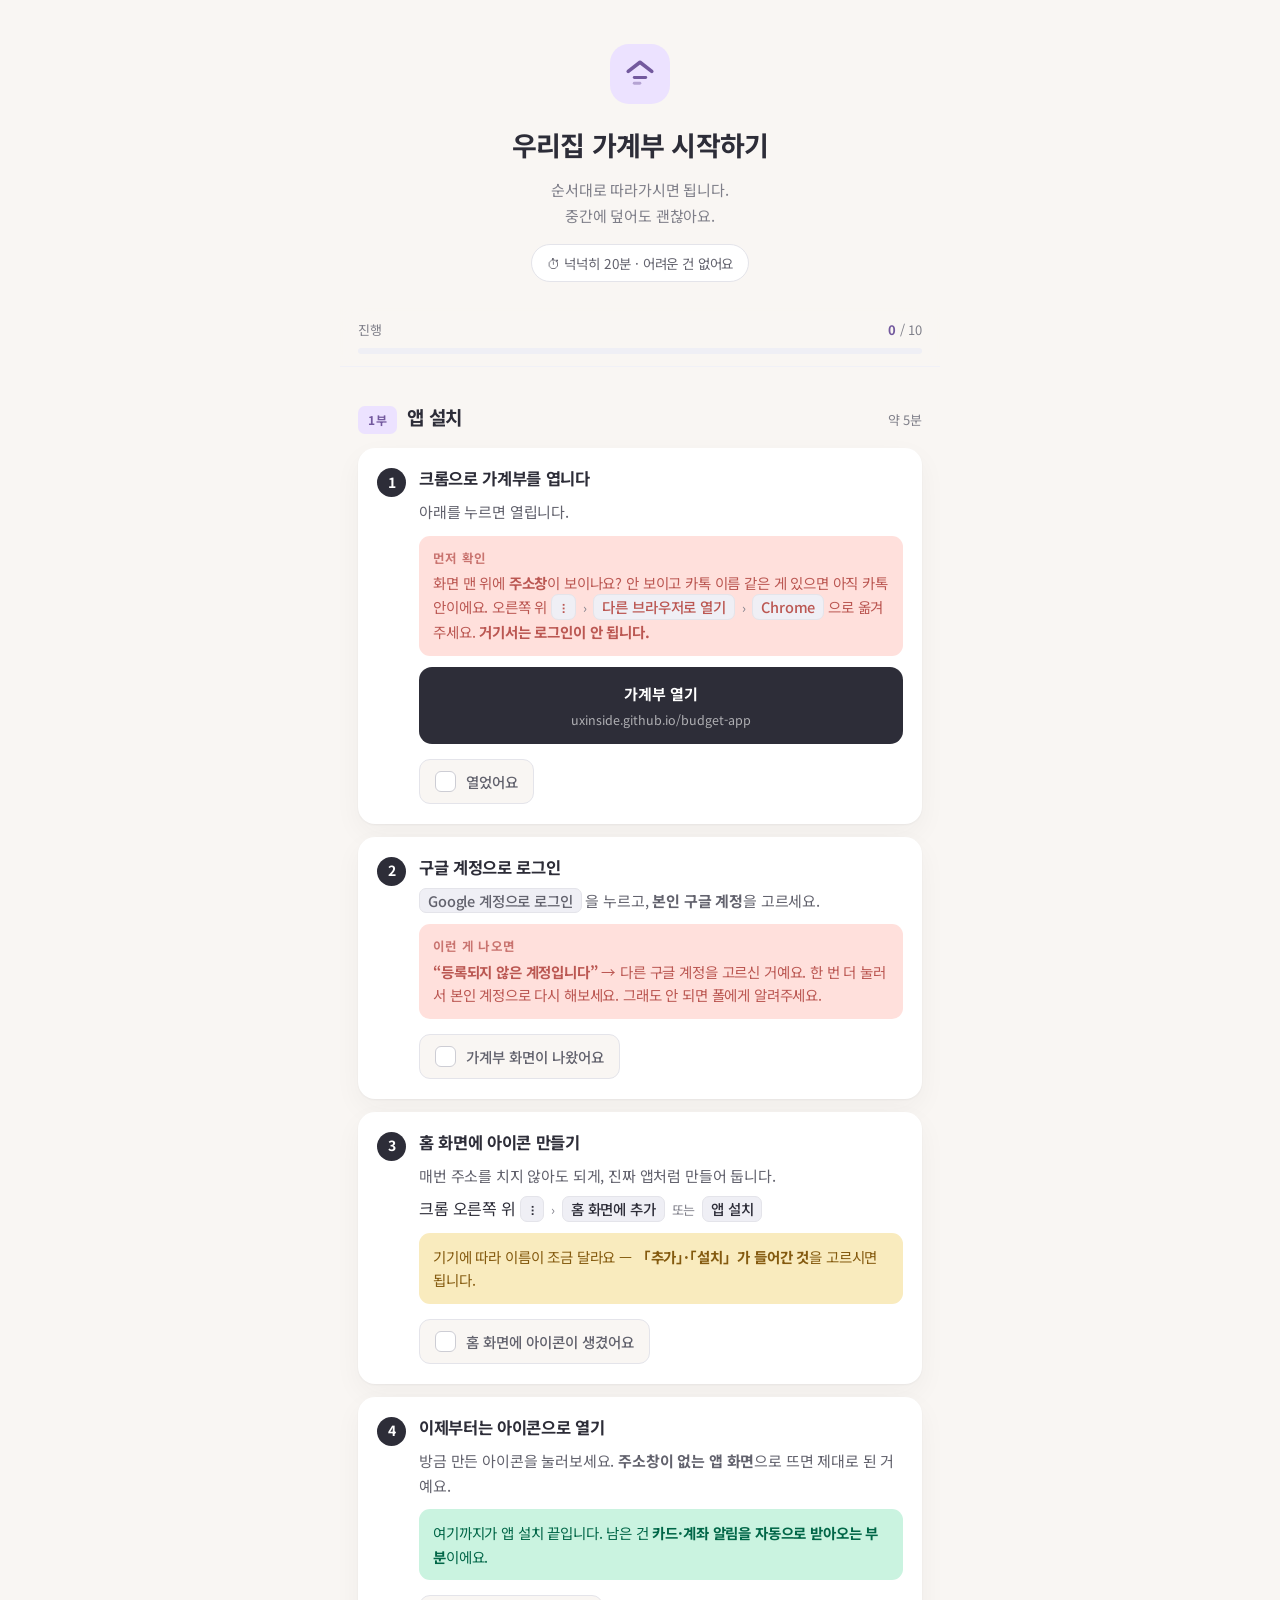
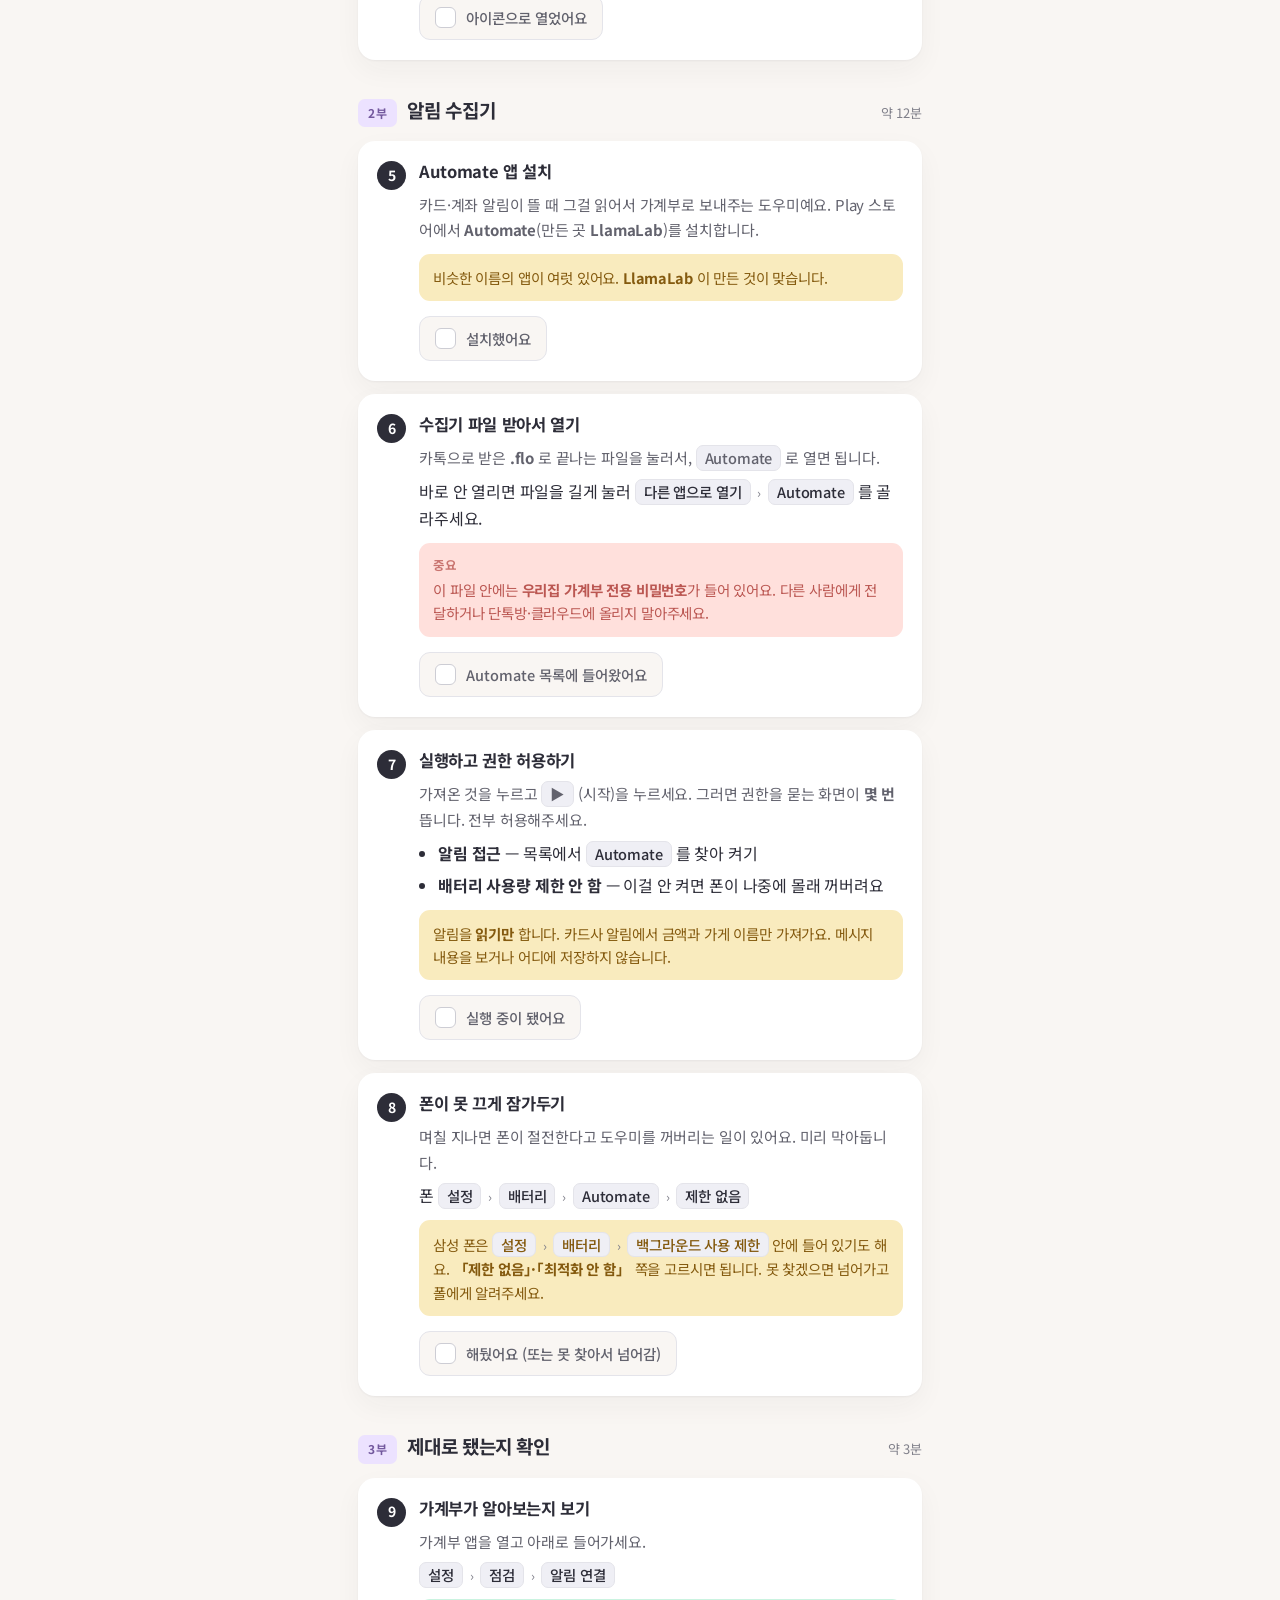
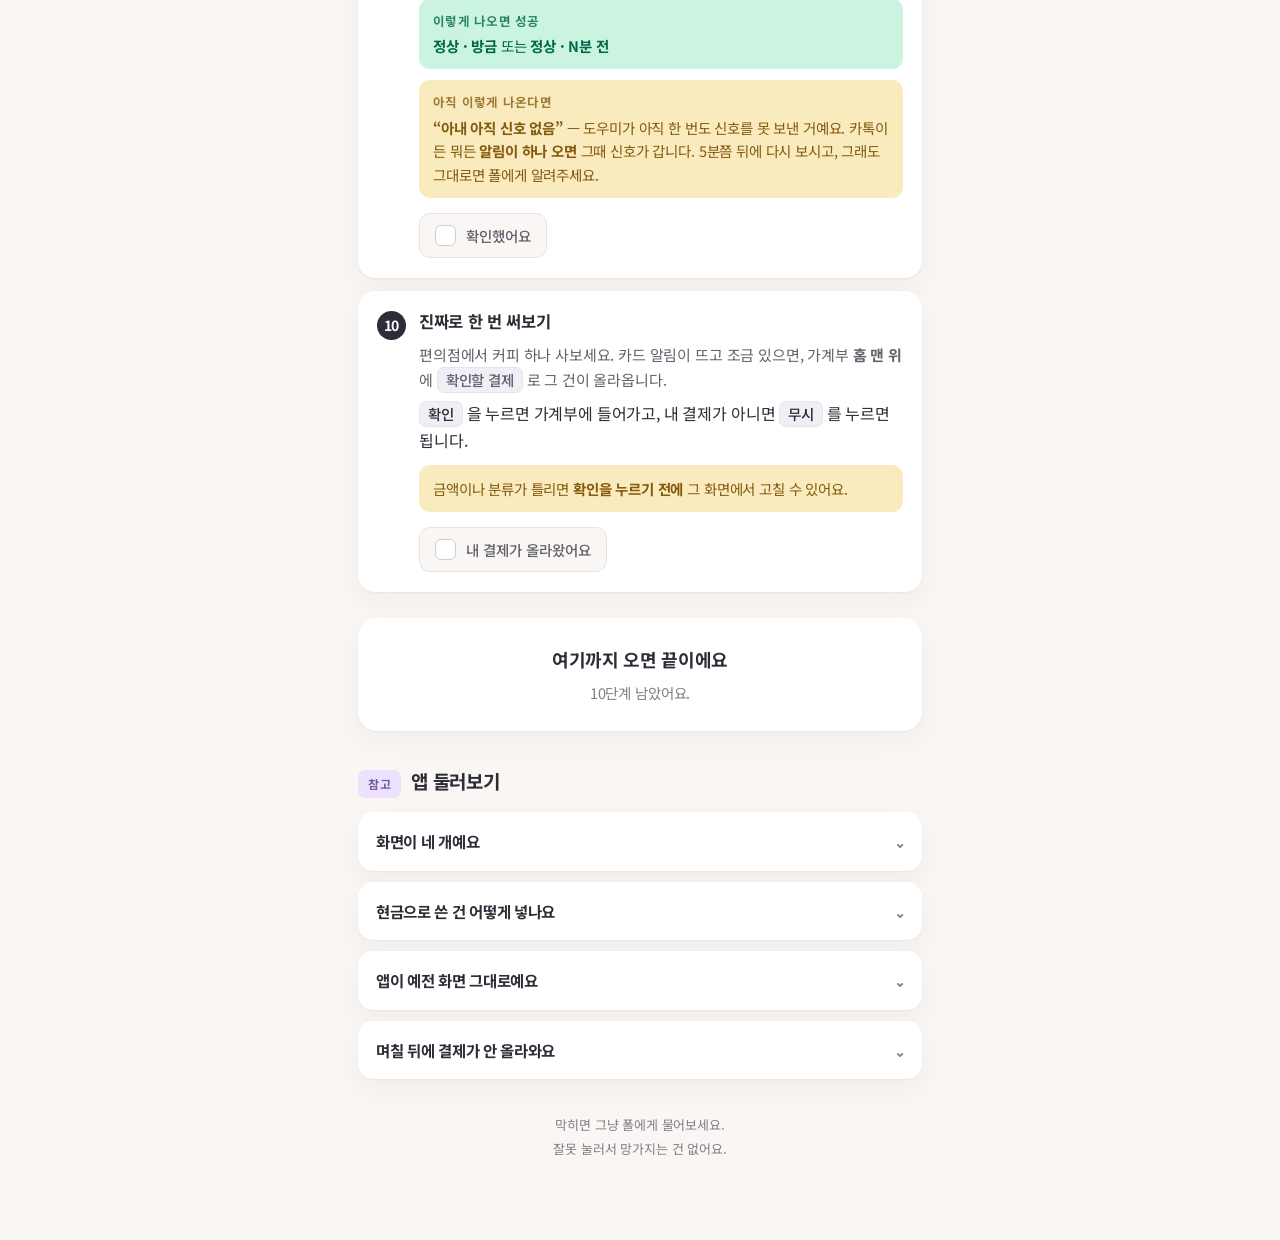
==== commit 8278c6ec: "설치 안내에 수집기 파일 받기 자리 추가 .flo 를 안내서에 같이 담자는 얘기가 나왔는데, 저장소가 Public 이라 그건 못 한다. .flo 안에 INBOX_KEY 가 있고, " ====
--- a/setup.html
+++ b/setup.html
@@ -338,14 +338,36 @@
 
 <div class="step" data-s>
   <div class="sh"><div class="n"><b>6</b></div><div>
-    <h3>폴이 보내준 파일 열기</h3>
-  </div></div>
-  <div class="body">
-    <p class="lead">카톡으로 받은 <b>.flo</b> 로 끝나는 파일을 눌러서,
-       <span class="ui">Automate</span> 로 열면 됩니다.</p>
-    <p>바로 안 열리면 파일을 길게 눌러
-       <span class="ui">다른 앱으로 열기</span> <span class="path">›</span>
-       <span class="ui">Automate</span> 를 골라주세요.</p>
+    <h3>수집기 파일 받아서 열기</h3>
+  </div></div>
+  <div class="body">
+    <!-- 링크가 있으면 이쪽, 없으면 아래 카톡 안내가 대신 뜬다 -->
+    <div id="flobox" hidden>
+      <p class="lead">아래를 누르면 폴이 올려둔 파일이 열립니다.
+         <b>본인 구글 계정</b>으로 로그인돼 있어야 보여요.</p>
+      <a class="url" id="flolink" href="#" target="_blank" rel="noopener">
+        수집기 파일 받기
+        <span>다운로드 후 그 파일을 눌러주세요</span>
+      </a>
+      <p>받은 파일을 누르면 <span class="ui">Automate</span> 로 열지 물어봅니다.
+         바로 안 열리면 길게 눌러
+         <span class="ui">다른 앱으로 열기</span> <span class="path">›</span>
+         <span class="ui">Automate</span> 를 골라주세요.</p>
+      <div class="note">
+        <span class="lbl">안 보이면</span>
+        <b>“권한이 필요합니다”</b> 가 나오면 다른 구글 계정으로 로그인돼 있는 거예요.
+        계정을 바꾸시거나, 폴에게 카톡으로 보내달라고 해주세요.
+      </div>
+    </div>
+
+    <div id="flokakao">
+      <p class="lead">카톡으로 받은 <b>.flo</b> 로 끝나는 파일을 눌러서,
+         <span class="ui">Automate</span> 로 열면 됩니다.</p>
+      <p>바로 안 열리면 파일을 길게 눌러
+         <span class="ui">다른 앱으로 열기</span> <span class="path">›</span>
+         <span class="ui">Automate</span> 를 골라주세요.</p>
+    </div>
+
     <div class="note warn">
       <span class="lbl">중요</span>
       이 파일 안에는 <b>우리집 가계부 전용 비밀번호</b>가 들어 있어요.
@@ -493,6 +515,27 @@
 </div>
 
 <script>
+/* ══════════════════════════════════════════════════════════════
+   수집기 파일(.flo) 링크
+
+   ⚠️ 이 저장소는 Public 입니다. `.flo` 파일 자체를 여기 두면 안 됩니다 —
+      안에 수집 엔드포인트 인증키가 들어 있고, 엔드포인트 주소는 이미
+      app.js 에 공개돼 있어서 그 키 하나가 유일한 자물쇠입니다.
+
+   그래서 파일은 구글 드라이브에 두고, 권한을 **아내 계정에만** 줍니다.
+   「링크가 있는 모든 사용자」로 두면 여기 링크를 적는 순간 공개됩니다.
+
+   비워두면 「카톡으로 받은 파일」 안내가 대신 나옵니다.
+   ══════════════════════════════════════════════════════════════ */
+var FLO_URL = '';
+
+(function () {
+  if (!FLO_URL) return;
+  document.getElementById('flolink').href = FLO_URL;
+  document.getElementById('flobox').hidden = false;
+  document.getElementById('flokakao').hidden = true;
+})();
+
 /* ── 인앱 브라우저 관문 ──
    카톡에서 링크를 누르면 카톡 안의 간이 브라우저로 열립니다. 거기서는
    ① 구글이 로그인을 막고(disallowed_useragent) ② 「홈 화면에 추가」가 없습니다.
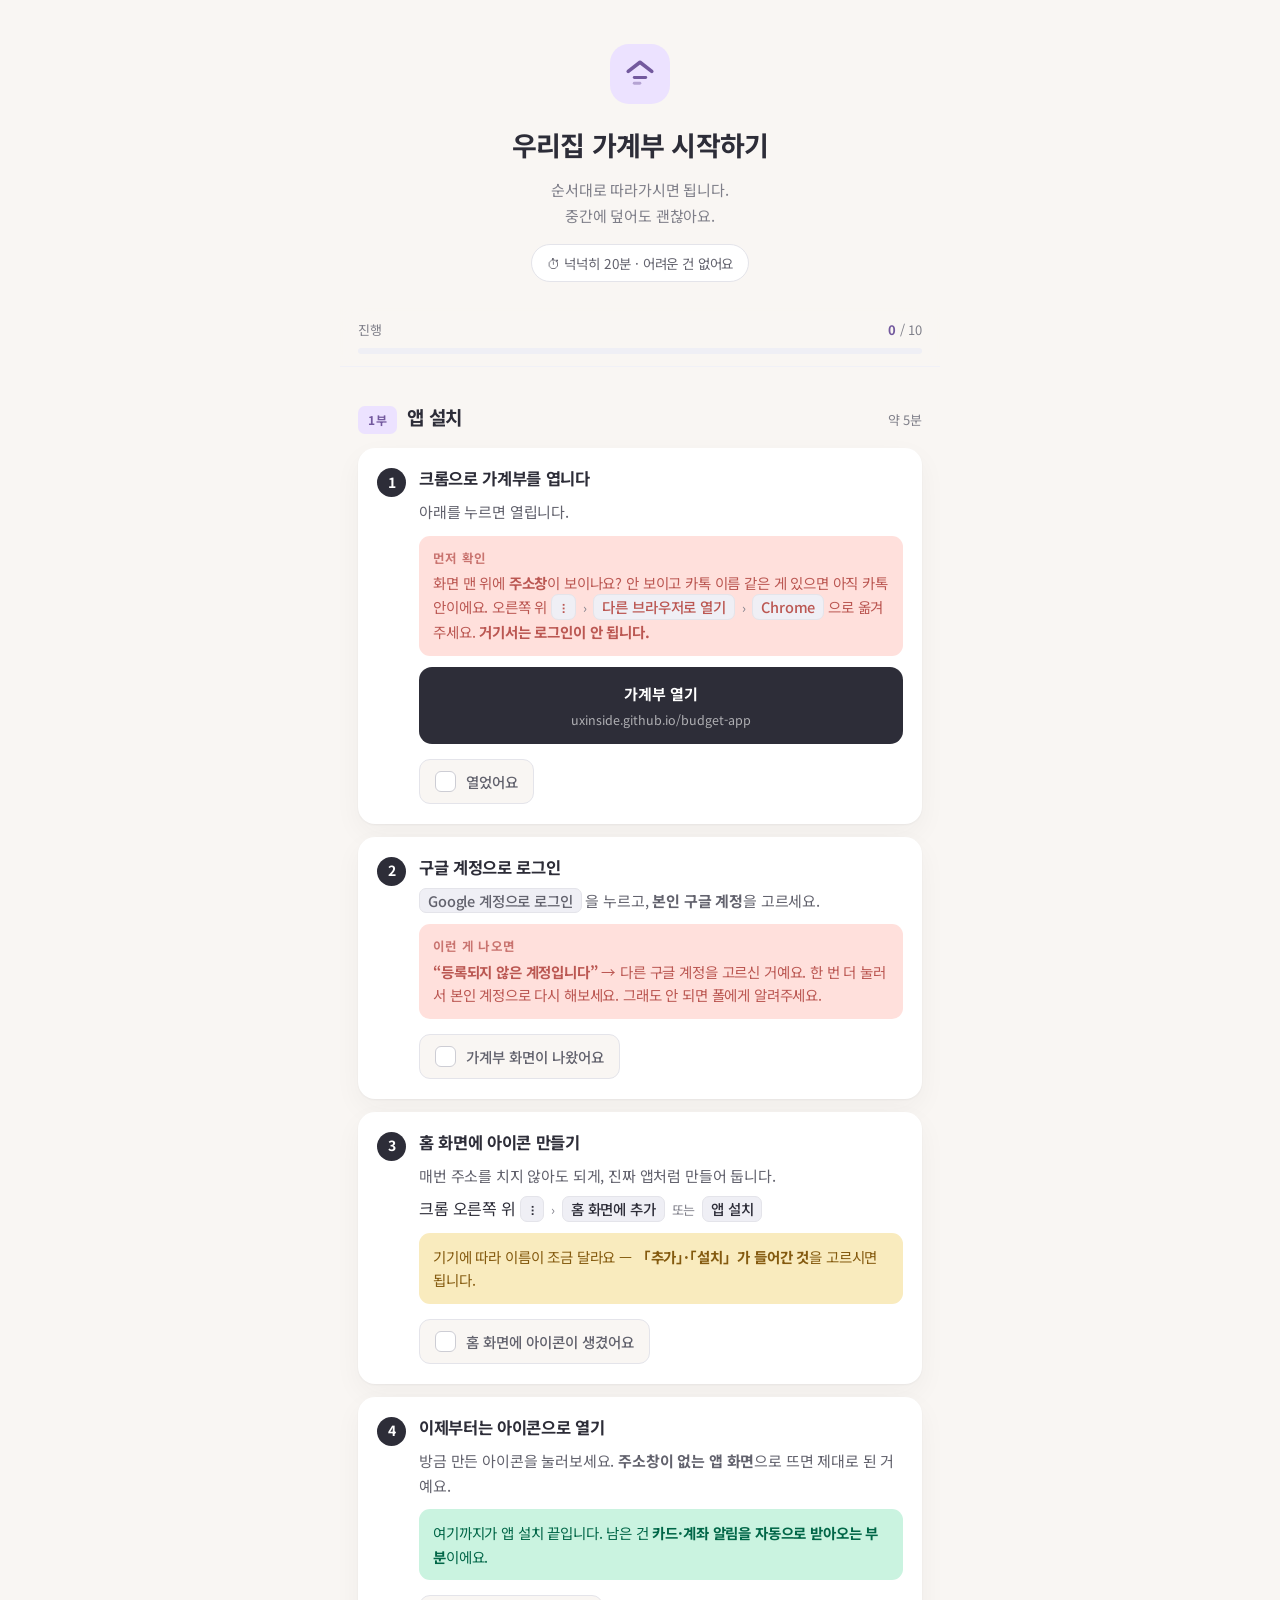
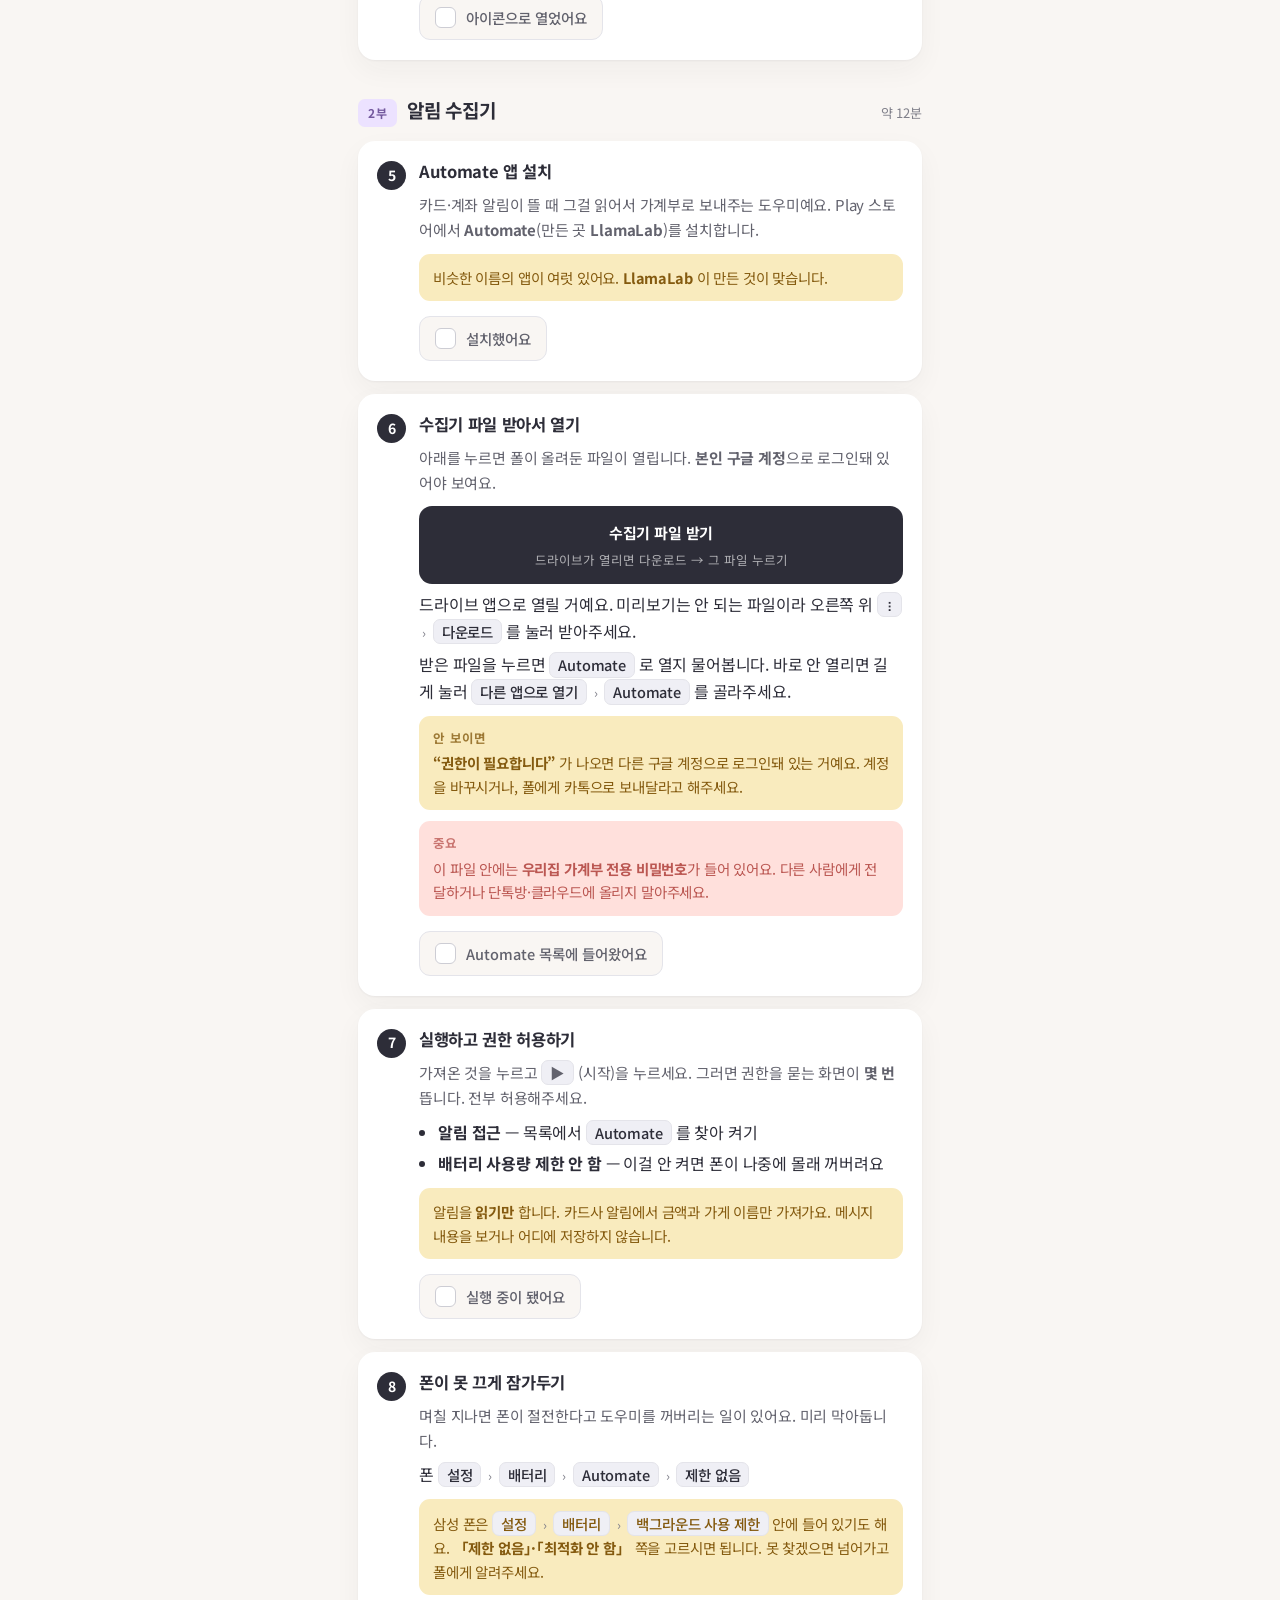
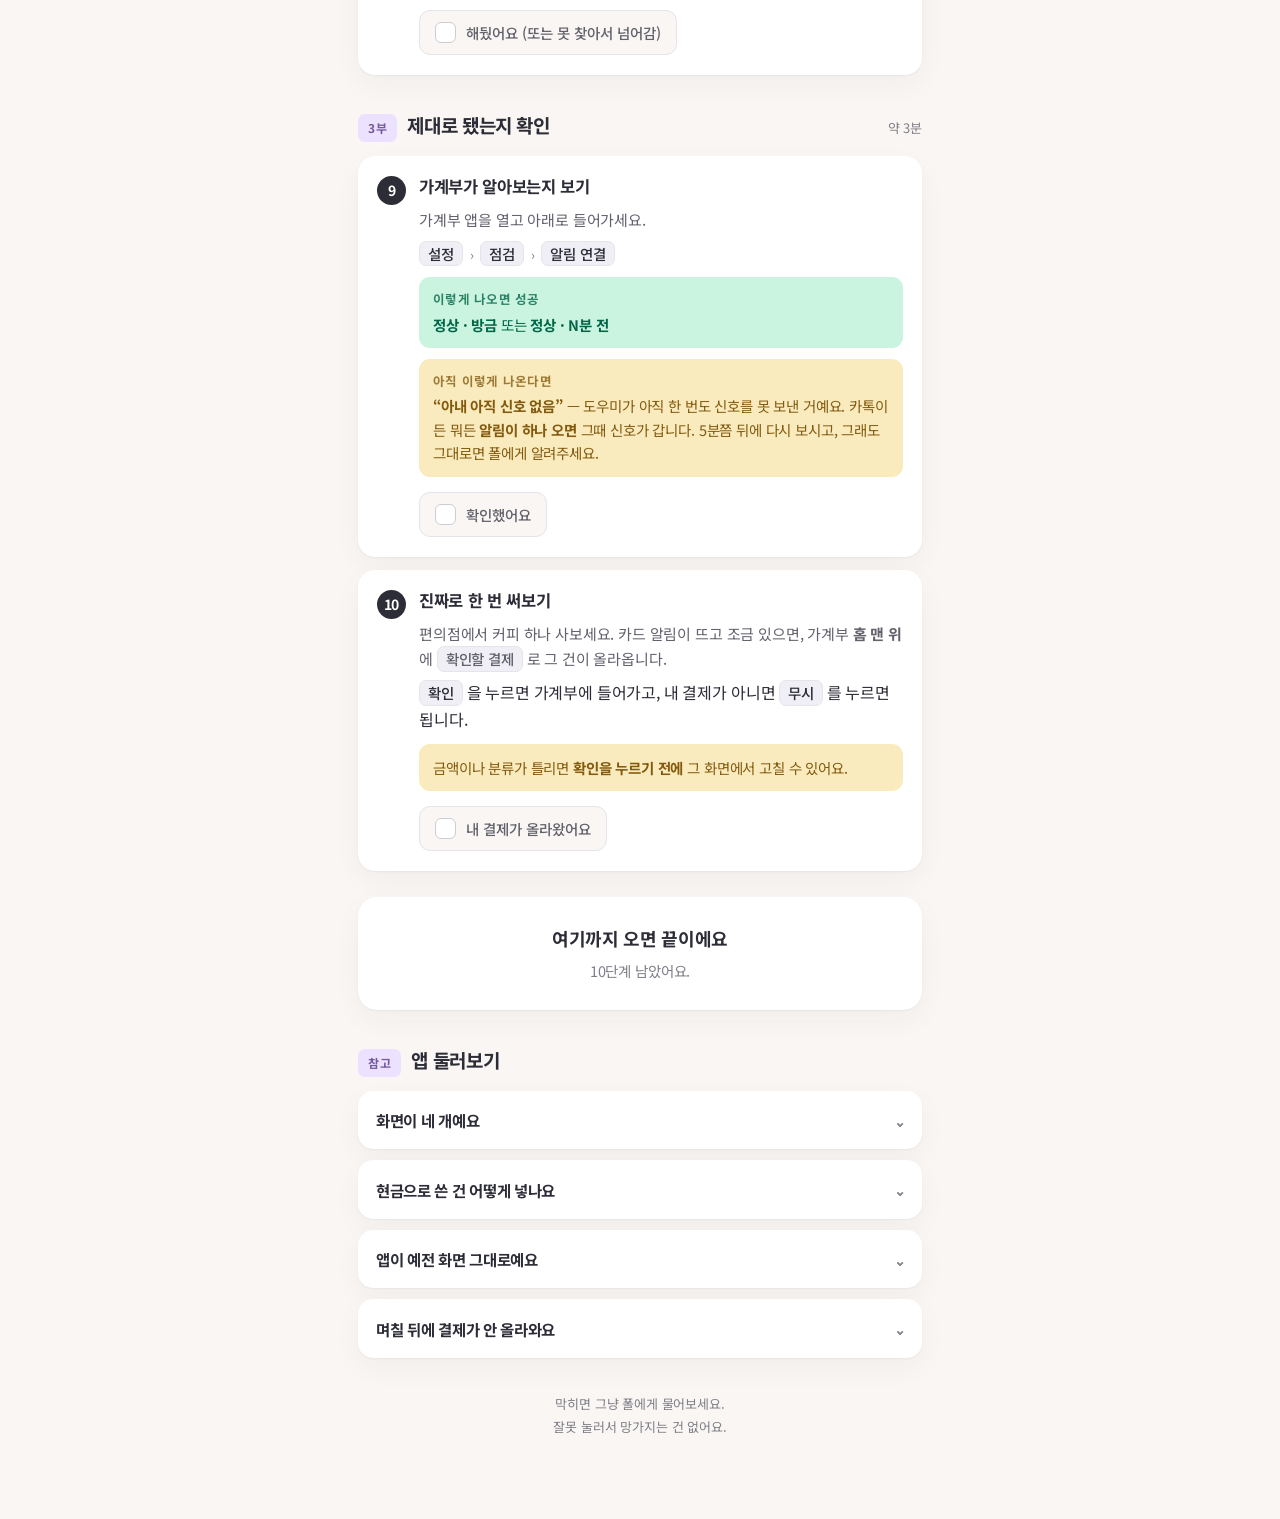
==== commit 585f0774: "수집기 파일 받기 링크 연결 드라이브 파일은 「제한됨」 상태여야 한다. 로그인 없이 받아보니 401 이 떠서 공개가 아닌 것을 확인했다 — 「링크가 있는 모든 사용자」였다면 익명으" ====
--- a/setup.html
+++ b/setup.html
@@ -347,8 +347,11 @@
          <b>본인 구글 계정</b>으로 로그인돼 있어야 보여요.</p>
       <a class="url" id="flolink" href="#" target="_blank" rel="noopener">
         수집기 파일 받기
-        <span>다운로드 후 그 파일을 눌러주세요</span>
+        <span>드라이브가 열리면 다운로드 → 그 파일 누르기</span>
       </a>
+      <p>드라이브 앱으로 열릴 거예요. 미리보기는 안 되는 파일이라
+         오른쪽 위 <span class="ui">⋮</span> <span class="path">›</span>
+         <span class="ui">다운로드</span> 를 눌러 받아주세요.</p>
       <p>받은 파일을 누르면 <span class="ui">Automate</span> 로 열지 물어봅니다.
          바로 안 열리면 길게 눌러
          <span class="ui">다른 앱으로 열기</span> <span class="path">›</span>
@@ -527,7 +530,7 @@
 
    비워두면 「카톡으로 받은 파일」 안내가 대신 나옵니다.
    ══════════════════════════════════════════════════════════════ */
-var FLO_URL = '';
+var FLO_URL = 'https://drive.google.com/file/d/1NWoEM6slKhrNZ8LDzg__DJLOf6GG2w9V/view';
 
 (function () {
   if (!FLO_URL) return;
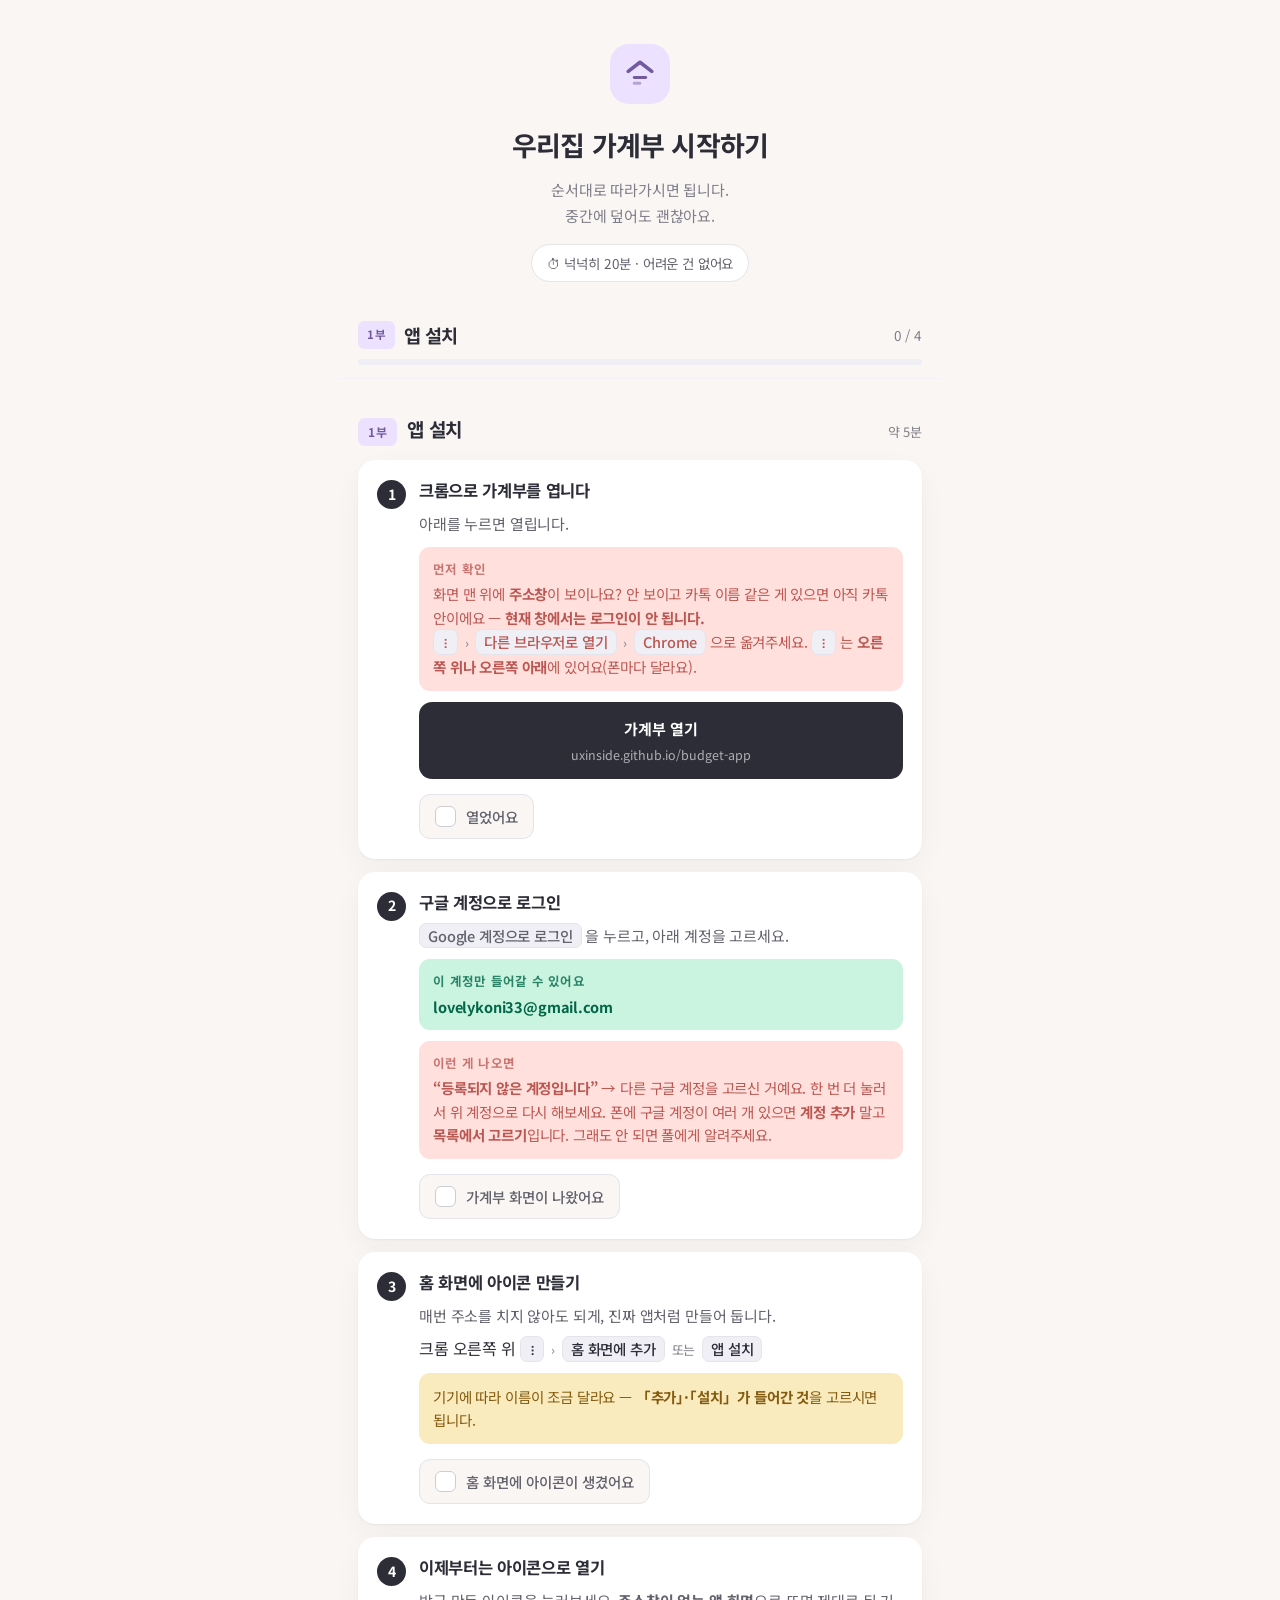
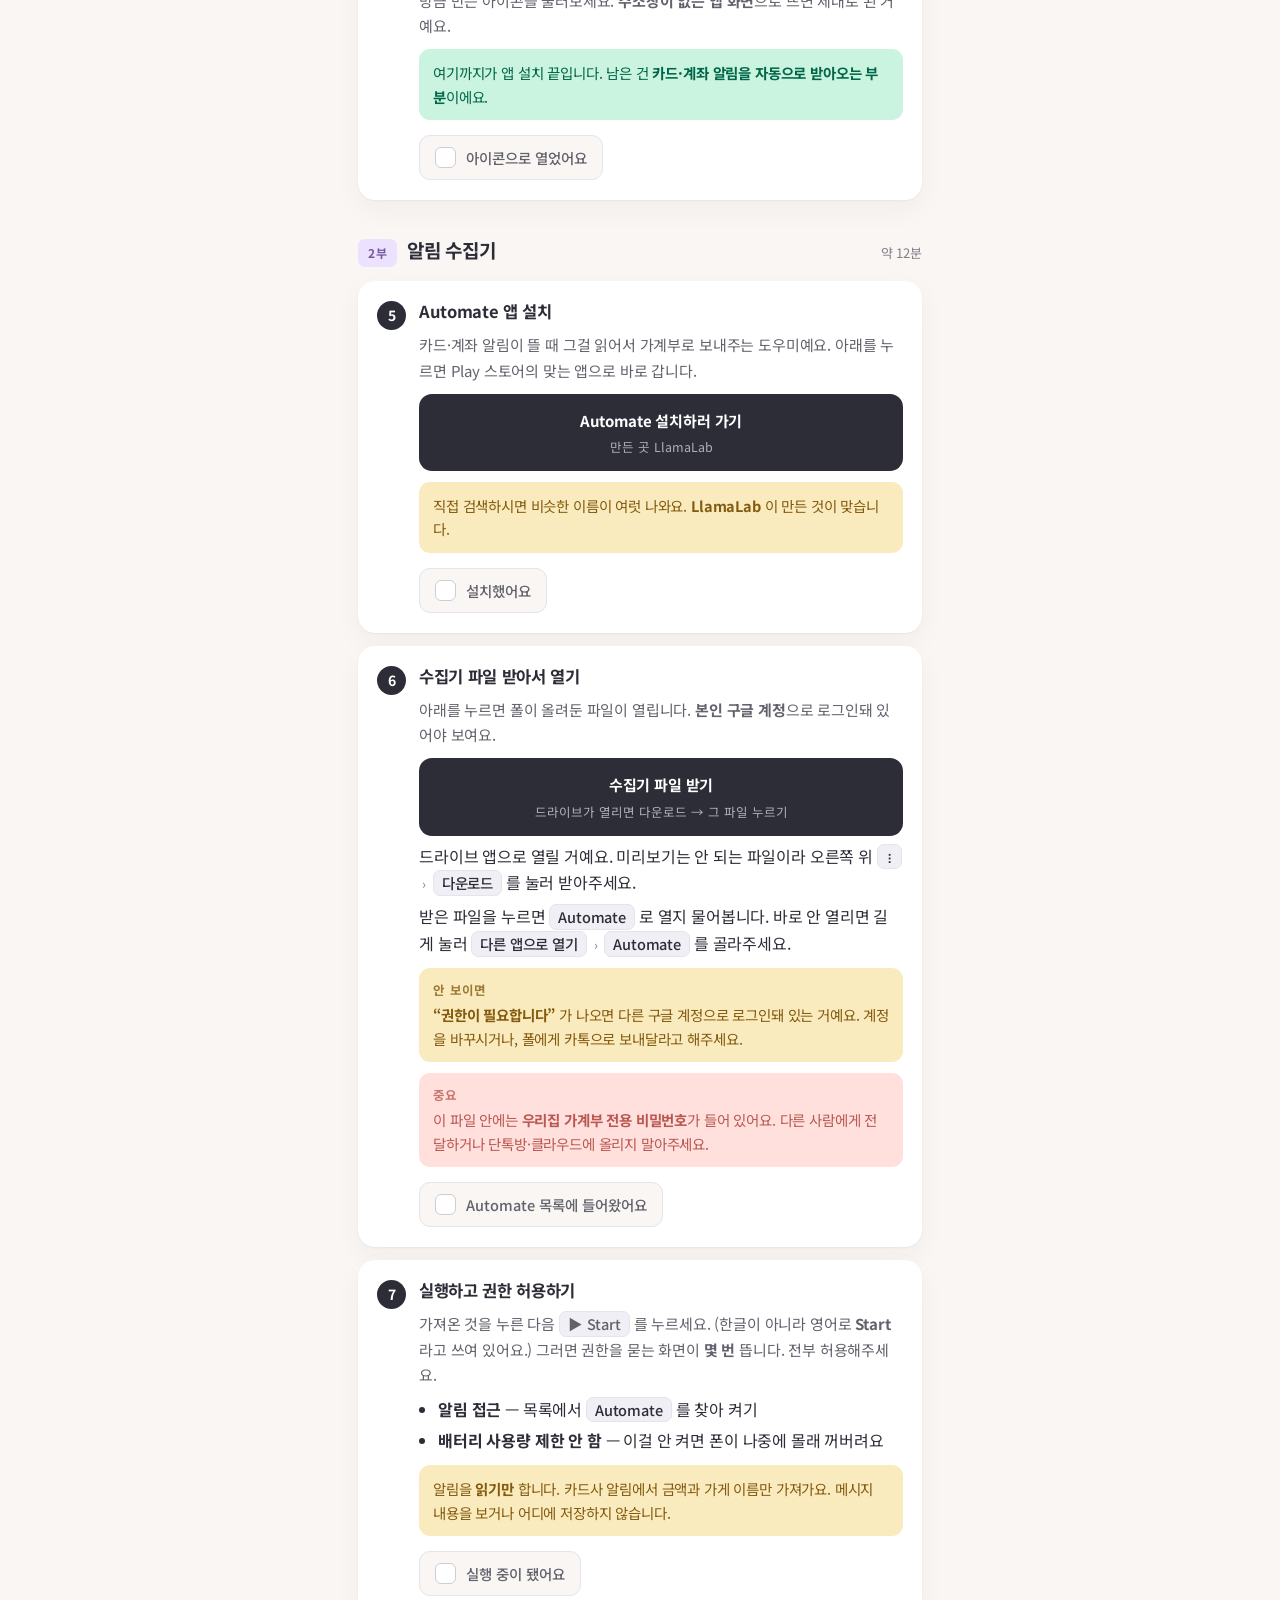
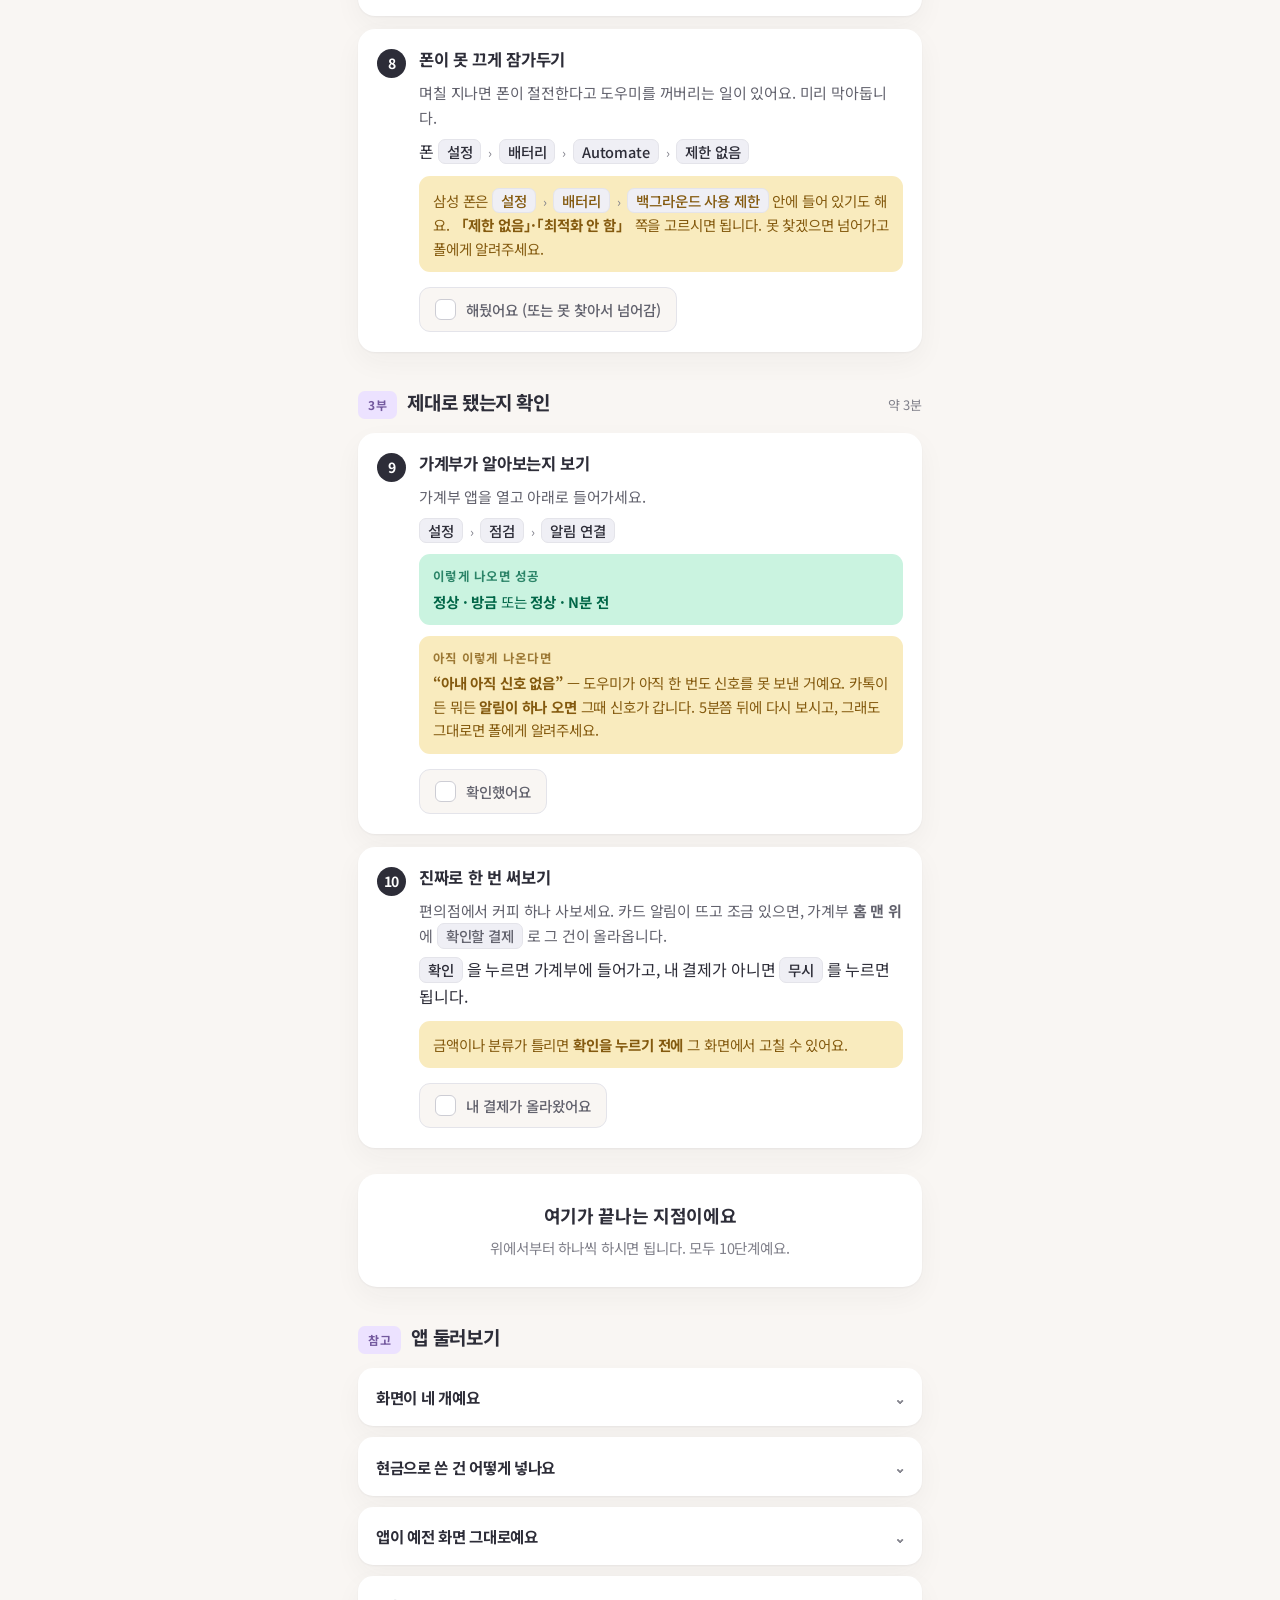
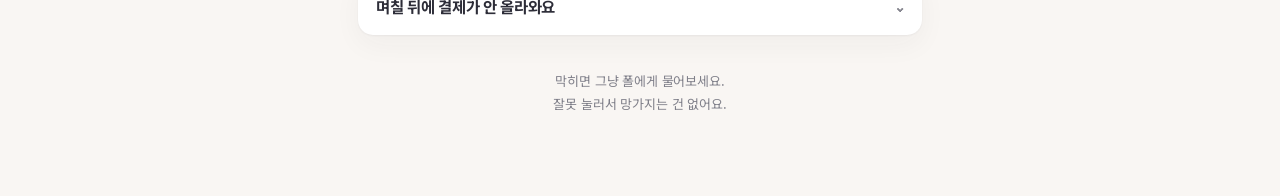
==== commit a6e344ed: "설치 안내 다듬기 — 폴이 실제로 따라가며 잡은 것들 - 부 제목을 위에 고정. 스크롤해도 「지금 몇 부 · 몇 개 남았는지」가   보이고, 그 부를 다 하면 초록 「✓ 끝」으로 " ====
--- a/setup.html
+++ b/setup.html
@@ -49,17 +49,29 @@
   border-radius:999px;padding:7px 15px;font-size:13.5px;color:var(--ink2);
 }
 
-/* ── 진행 막대 ── */
+/* ── 진행 막대 + 지금 몇 부인지 (스크롤해도 붙어 있음) ── */
 .bar{
   position:sticky;top:0;z-index:9;margin:0 -18px 4px;
-  padding:11px 18px 12px;
-  background:oklch(.975 .006 70/.93);backdrop-filter:blur(10px);
+  padding:13px 18px 13px;
+  background:oklch(.975 .006 70/.94);backdrop-filter:blur(12px);
   border-bottom:1px solid var(--divider);
 }
-.bar .t{display:flex;justify-content:space-between;font-size:13px;color:var(--muted);margin-bottom:7px}
-.bar .t b{color:var(--lilac-ink);font-weight:700}
+.bt{display:flex;align-items:center;gap:9px;margin-bottom:10px}
+.bp{
+  flex:none;font-size:11.5px;font-weight:700;letter-spacing:.05em;
+  color:var(--lilac-ink);background:var(--lilac-bg);
+  padding:4px 9px;border-radius:6px;
+}
+.bt b{font-size:18.5px;font-weight:700;letter-spacing:-.03em;line-height:1.2}
+.bc{
+  margin-left:auto;flex:none;font-size:13.5px;color:var(--muted);
+  font-variant-numeric:tabular-nums;
+}
+.bar.pdone .bp{background:var(--mint-bg);color:var(--mint-ink)}
+.bar.pdone .bc{color:var(--mint-ink);font-weight:700}
 .track{height:6px;border-radius:99px;background:var(--chip);overflow:hidden}
 .fill{height:100%;width:0;border-radius:99px;background:var(--lilac-ink);transition:width .32s cubic-bezier(.4,0,.2,1)}
+.bar.pdone .fill{background:var(--mint-ink)}
 
 /* ── 장 ── */
 .part{margin:34px 0 14px;display:flex;align-items:baseline;gap:10px}
@@ -222,7 +234,8 @@
     <div class="gman">
       <b>버튼이 안 되면 이렇게 해주세요</b>
       <ol>
-        <li>오른쪽 위 <span class="ui">⋮</span> 또는 <span class="ui">↗</span> 를 누른다</li>
+        <li><span class="ui">⋮</span> 또는 <span class="ui">↗</span> 를 누른다
+            <br><span style="color:var(--muted);font-size:13px">— 오른쪽 <b>위</b>나 오른쪽 <b>아래</b>에 있어요. 폰마다 달라요</span></li>
         <li><span class="ui">다른 브라우저로 열기</span> 를 고른다</li>
         <li>목록에서 <span class="ui">Chrome</span> 을 고른다</li>
       </ol>
@@ -246,8 +259,12 @@
   <div class="timing">⏱ 넉넉히 20분 · 어려운 건 없어요</div>
 </header>
 
-<div class="bar">
-  <div class="t"><span>진행</span><span><b id="pn">0</b> / 10</span></div>
+<div class="bar" id="bar">
+  <div class="bt">
+    <span class="bp" id="bpart">1부</span>
+    <b id="btitle">앱 설치</b>
+    <span class="bc" id="bcount"></span>
+  </div>
   <div class="track"><div class="fill" id="pf"></div></div>
 </div>
 
@@ -263,9 +280,11 @@
     <div class="note warn">
       <span class="lbl">먼저 확인</span>
       화면 맨 위에 <b>주소창</b>이 보이나요? 안 보이고 카톡 이름 같은 게 있으면
-      아직 카톡 안이에요. 오른쪽 위 <span class="ui">⋮</span> <span class="path">›</span>
+      아직 카톡 안이에요 — <b>현재 창에서는 로그인이 안 됩니다.</b><br>
+      <span class="ui">⋮</span> <span class="path">›</span>
       <span class="ui">다른 브라우저로 열기</span> <span class="path">›</span>
-      <span class="ui">Chrome</span> 으로 옮겨주세요. <b>거기서는 로그인이 안 됩니다.</b>
+      <span class="ui">Chrome</span> 으로 옮겨주세요.
+      <span class="ui">⋮</span> 는 <b>오른쪽 위나 오른쪽 아래</b>에 있어요(폰마다 달라요).
     </div>
     <a class="url" href="https://uxinside.github.io/budget-app/" target="_blank" rel="noopener">
       가계부 열기
@@ -280,11 +299,17 @@
     <h3>구글 계정으로 로그인</h3>
   </div></div>
   <div class="body">
-    <p class="lead"><span class="ui">Google 계정으로 로그인</span> 을 누르고, <b>본인 구글 계정</b>을 고르세요.</p>
+    <p class="lead"><span class="ui">Google 계정으로 로그인</span> 을 누르고,
+       아래 계정을 고르세요.</p>
+    <div class="note ok">
+      <span class="lbl">이 계정만 들어갈 수 있어요</span>
+      <b id="acct" style="word-break:break-all">—</b>
+    </div>
     <div class="note warn">
       <span class="lbl">이런 게 나오면</span>
       <b>“등록되지 않은 계정입니다”</b> → 다른 구글 계정을 고르신 거예요.
-      한 번 더 눌러서 본인 계정으로 다시 해보세요. 그래도 안 되면 폴에게 알려주세요.
+      한 번 더 눌러서 위 계정으로 다시 해보세요. 폰에 구글 계정이 여러 개 있으면
+      <b>계정 추가</b> 말고 <b>목록에서 고르기</b>입니다. 그래도 안 되면 폴에게 알려주세요.
     </div>
   </div>
   <button class="ck" data-ck><span class="box"></span>가계부 화면이 나왔어요</button>
@@ -328,9 +353,14 @@
   </div></div>
   <div class="body">
     <p class="lead">카드·계좌 알림이 뜰 때 그걸 읽어서 가계부로 보내주는 도우미예요.
-       Play 스토어에서 <b>Automate</b>(만든 곳 <b>LlamaLab</b>)를 설치합니다.</p>
+       아래를 누르면 Play 스토어의 맞는 앱으로 바로 갑니다.</p>
+    <a class="url" href="https://play.google.com/store/apps/details?id=com.llamalab.automate"
+       target="_blank" rel="noopener">
+      Automate 설치하러 가기
+      <span>만든 곳 LlamaLab</span>
+    </a>
     <div class="note">
-      비슷한 이름의 앱이 여럿 있어요. <b>LlamaLab</b> 이 만든 것이 맞습니다.
+      직접 검색하시면 비슷한 이름이 여럿 나와요. <b>LlamaLab</b> 이 만든 것이 맞습니다.
     </div>
   </div>
   <button class="ck" data-ck><span class="box"></span>설치했어요</button>
@@ -385,7 +415,8 @@
     <h3>실행하고 권한 허용하기</h3>
   </div></div>
   <div class="body">
-    <p class="lead">가져온 것을 누르고 <span class="ui">▶</span> (시작)을 누르세요.
+    <p class="lead">가져온 것을 누른 다음 <span class="ui">▶ Start</span> 를 누르세요.
+       (한글이 아니라 영어로 <b>Start</b> 라고 쓰여 있어요.)
        그러면 권한을 묻는 화면이 <b>몇 번</b> 뜹니다. 전부 허용해주세요.</p>
     <ul class="plain">
       <li><b>알림 접근</b> — 목록에서 <span class="ui">Automate</span> 를 찾아 켜기</li>
@@ -462,8 +493,8 @@
 </div>
 
 <div class="fin" id="fin">
-  <h3 id="fh">여기까지 오면 끝이에요</h3>
-  <p id="fp">10단계를 다 마치면 이 자리에 표시가 바뀝니다.</p>
+  <h3 id="fh">—</h3>
+  <p id="fp">—</p>
 </div>
 
 <!-- ═══ 참고 ═══ -->
@@ -611,26 +642,92 @@
   document.getElementById('gskip').onclick = function () { gate.classList.remove('on'); };
 })();
 
+/* 허용 계정 — 공개 페이지라 소스에 이메일을 통째로 적지 않고 조립한다.
+   수집 봇이 정적으로 긁어가는 것 정도는 막아준다. */
+(function () {
+  var a = document.getElementById('acct');
+  if (a) a.textContent = ['lovelykoni33', 'gmail.com'].join('@');
+})();
+
 (function () {
   /* 체크 상태는 이 화면에서만 기억합니다 (저장하지 않음) */
   var steps = [].slice.call(document.querySelectorAll('[data-s]'));
-  var pn = document.getElementById('pn');
   var pf = document.getElementById('pf');
   var fin = document.getElementById('fin');
   var fh = document.getElementById('fh');
   var fp = document.getElementById('fp');
+  var bar = document.getElementById('bar');
+  var bpart = document.getElementById('bpart');
+  var btitle = document.getElementById('btitle');
+  var bcount = document.getElementById('bcount');
   var total = steps.length;
 
+  /* 문서 순서대로 훑어서 「부 → 그 부에 속한 단계들」을 만든다.
+     단계가 없는 부(참고)도 그대로 둔다 — 거기까지 내려가면 제목이 바뀌어야 한다. */
+  var parts = [], cur = null;
+  [].forEach.call(document.querySelector('.wrap').children, function (el) {
+    if (el.classList && el.classList.contains('part')) {
+      cur = { el: el,
+              name: el.querySelector('span').textContent,
+              title: el.querySelector('h2').textContent,
+              steps: [] };
+      parts.push(cur);
+    } else if (cur && el.hasAttribute && el.hasAttribute('data-s')) {
+      cur.steps.push(el);
+    }
+  });
+
+  function doneOf(list) {
+    return list.filter(function (s) { return s.classList.contains('done'); }).length;
+  }
+
   function paint() {
-    var n = steps.filter(function (s) { return s.classList.contains('done'); }).length;
-    pn.textContent = n;
+    var n = doneOf(steps);
     pf.style.width = (n / total * 100) + '%';
     var all = n === total;
+
     fin.classList.toggle('on', all);
-    fh.textContent = all ? '다 됐어요 🎉' : '여기까지 오면 끝이에요';
-    fp.textContent = all
-      ? '이제 카드를 쓰면 알아서 올라옵니다. 폴에게 다 됐다고 알려주세요.'
-      : (total - n) + '단계 남았어요.';
+    if (all) {
+      fh.textContent = '다 됐어요 🎉';
+      fp.textContent = '이제 카드를 쓰면 알아서 올라옵니다. 폴에게 다 됐다고 알려주세요.';
+    } else if (n === 0) {
+      fh.textContent = '여기가 끝나는 지점이에요';
+      fp.textContent = '위에서부터 하나씩 하시면 됩니다. 모두 ' + total + '단계예요.';
+    } else {
+      fh.textContent = n + '단계 했어요';
+      fp.textContent = (total - n) + '단계 남았습니다.';
+    }
+    top();
+  }
+
+  /* 스크롤 위치로 「지금 몇 부」를 정한다. 고정 막대에 가려지는 만큼 여유를 둔다. */
+  function top() {
+    var edge = bar.getBoundingClientRect().bottom + 8;
+    var p = parts[0];
+    for (var i = 0; i < parts.length; i++) {
+      if (parts[i].el.getBoundingClientRect().top <= edge) p = parts[i];
+    }
+    /* 맨 아래 「참고」는 뒤에 붙은 내용이 짧아서 화면 위까지 못 올라간다.
+       그대로 두면 참고를 보고 있는데 제목은 3부라고 말한다. 바닥에
+       닿았으면 화면에 들어와 있는 마지막 부를 쓴다. */
+    var atEnd = innerHeight + scrollY >= document.documentElement.scrollHeight - 4;
+    if (atEnd) {
+      for (var j = parts.length - 1; j >= 0; j--) {
+        if (parts[j].el.getBoundingClientRect().top < innerHeight) { p = parts[j]; break; }
+      }
+    }
+    if (!p) return;
+    bpart.textContent = p.name;
+    btitle.textContent = p.title;
+    if (p.steps.length) {
+      var d = doneOf(p.steps);
+      var fin2 = d === p.steps.length;
+      bcount.textContent = fin2 ? '✓ 끝' : d + ' / ' + p.steps.length;
+      bar.classList.toggle('pdone', fin2);
+    } else {
+      bcount.textContent = '';
+      bar.classList.remove('pdone');
+    }
   }
 
   steps.forEach(function (s) {
@@ -648,6 +745,8 @@
     });
   });
 
+  addEventListener('scroll', top, { passive: true });
+  addEventListener('resize', top);
   paint();
 })();
 </script>
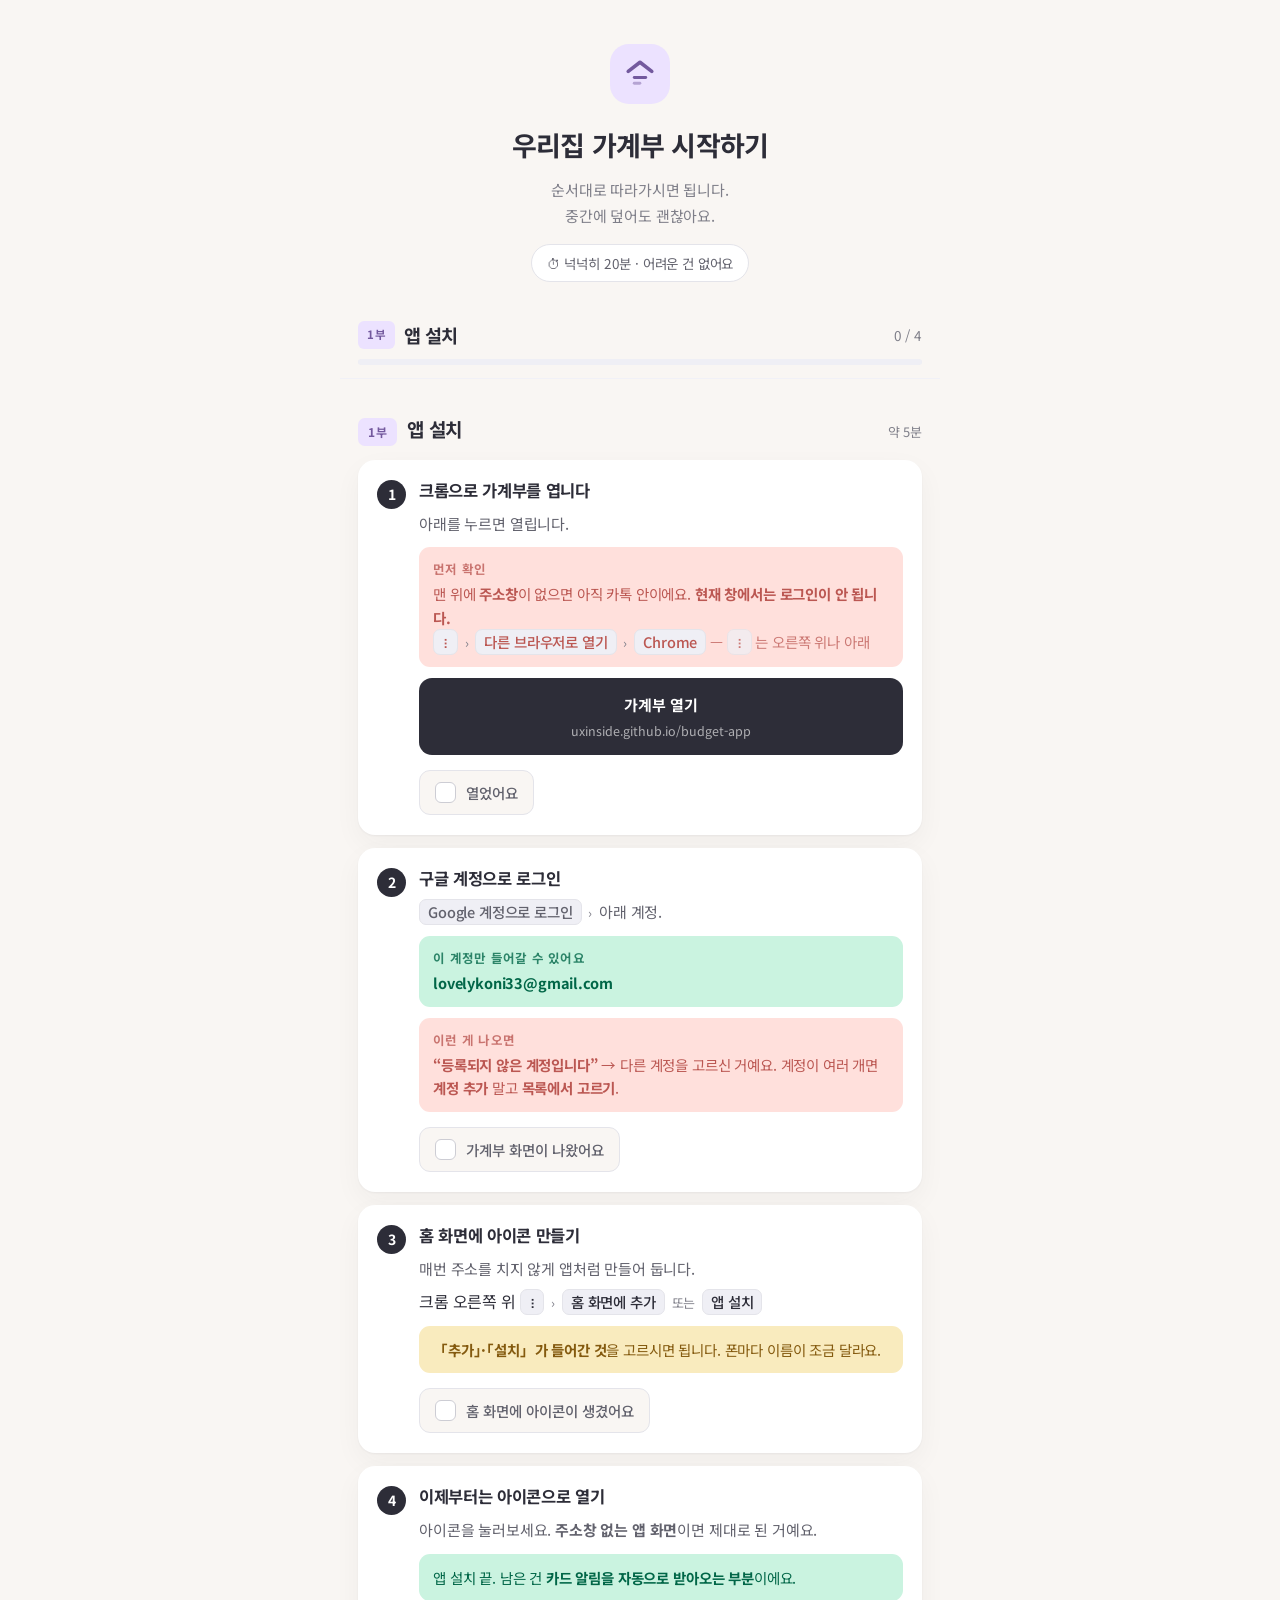
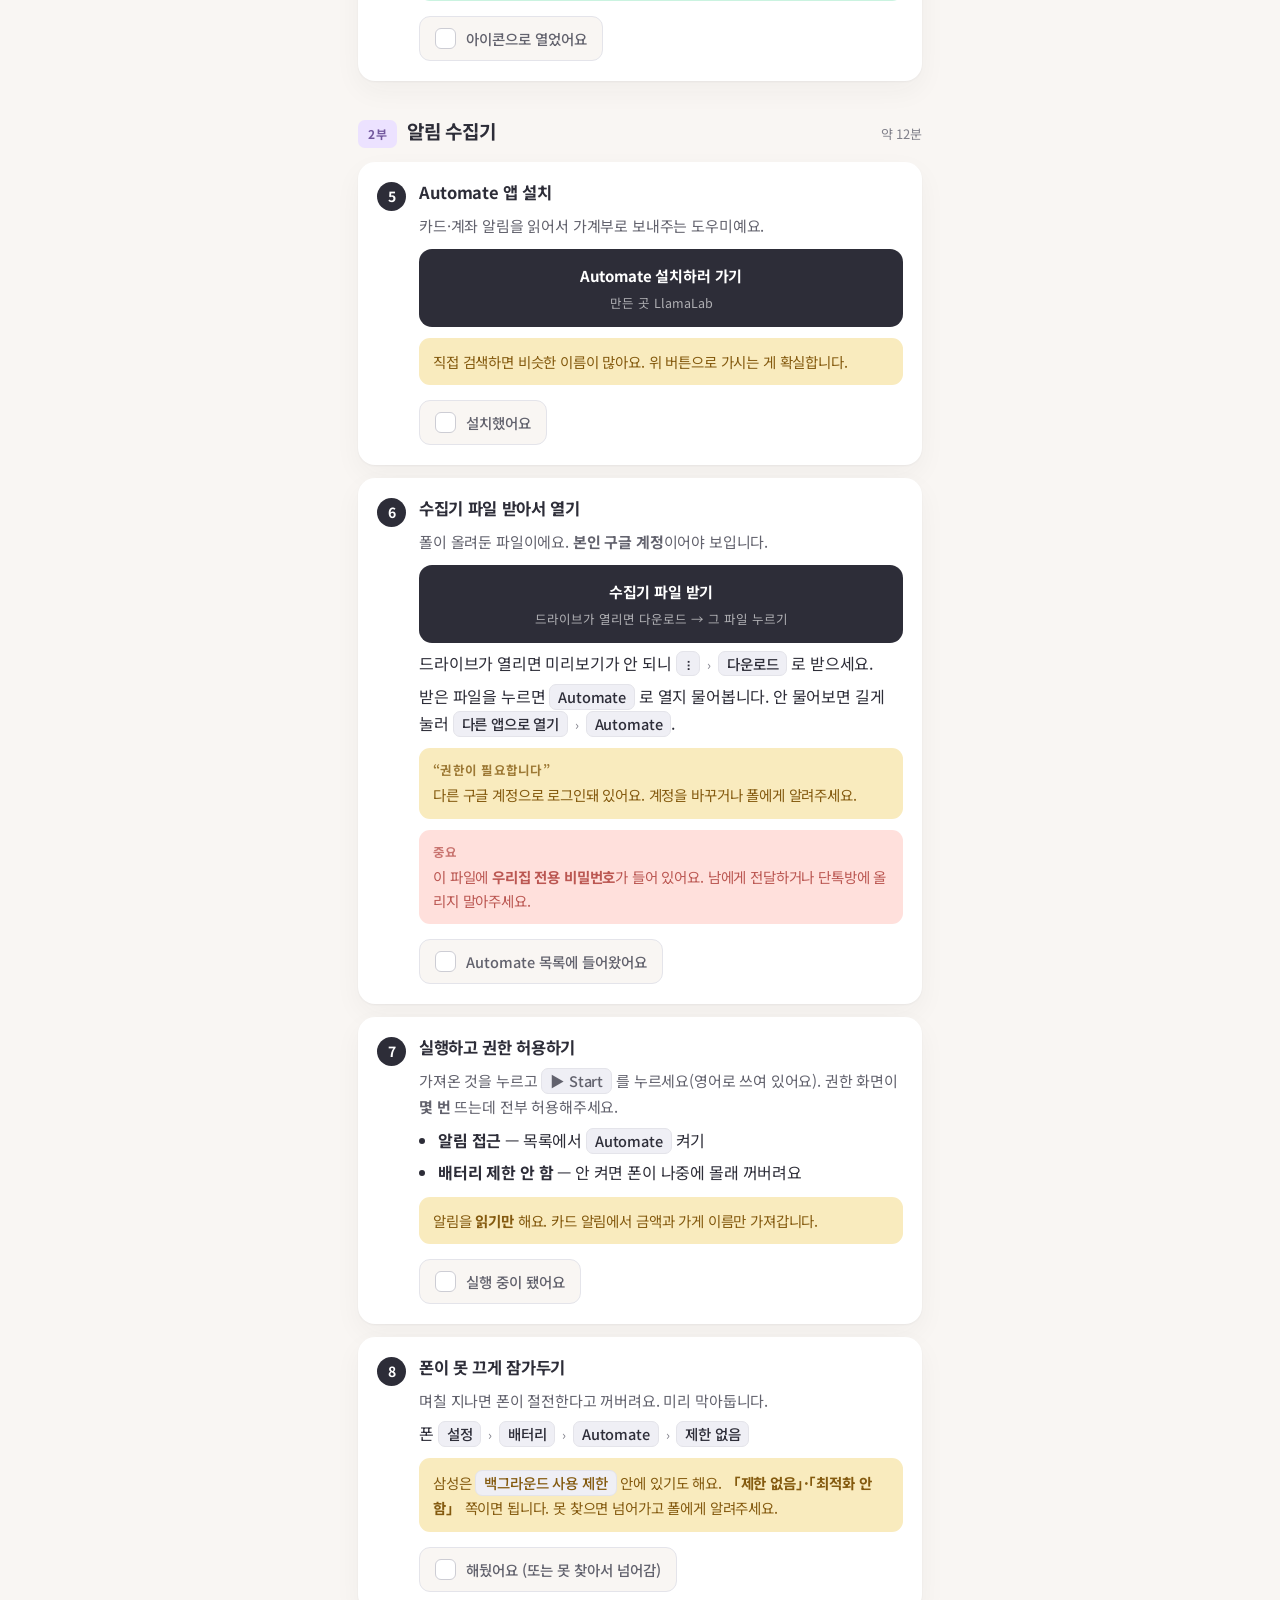
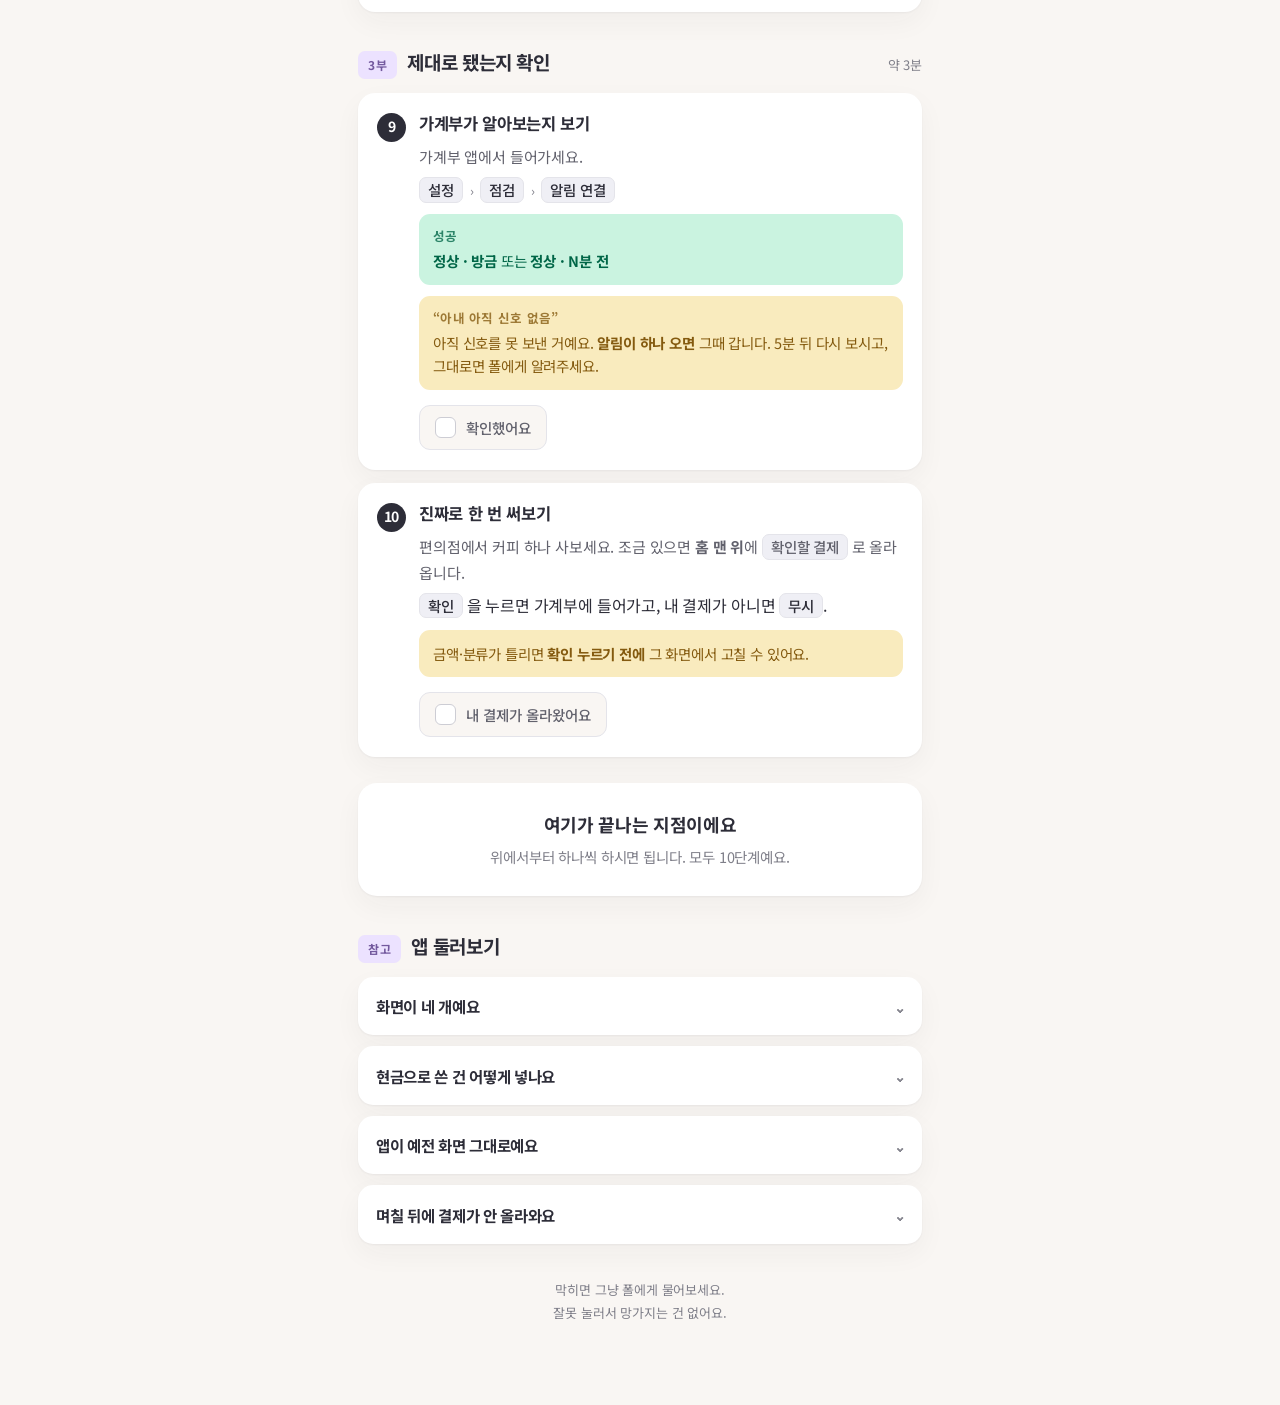
==== commit 17aab28b: "설치 안내 문구 다이어트 (23곳) 설명이 친절한 건 좋은데 단계가 10개라 읽는 양이 부담이었다. 뜻이 겹치는 문장을 지우고 조건 분기는 그대로 뒀다." ====
--- a/setup.html
+++ b/setup.html
@@ -5,8 +5,30 @@
 <title>우리집 가계부 — 시작하기</title>
 <meta name="viewport" content="width=device-width,initial-scale=1,viewport-fit=cover">
 <meta name="theme-color" content="#FAF8F5">
-<!-- 공개 저장소라 주소는 열려 있지만, 검색에까지 뜰 이유는 없다 -->
+<!-- 공개 저장소라 주소는 열려 있지만, 검색에까지 뜰 이유는 없다.
+     검색 색인만 막는 것이고 아래 미리보기 수집과는 별개다 —
+     카톡 스크랩봇(facebookexternalhit/1.1;kakaotalk-scrap/1.0)은 색인기가 아니다.
+     혹시 미리보기가 끝내 안 뜨면 이 줄부터 지워보면 된다. -->
 <meta name="robots" content="noindex,nofollow">
+
+<!-- 카톡·문자로 보냈을 때 링크만 덩그러니 뜨지 않게.
+     카카오는 가로:세로 2:1 을 권합니다(권장 800x400). 그래서 1200x600. -->
+<meta name="description" content="앱 설치부터 알림 연결까지, 순서대로 따라가는 10단계 안내입니다.">
+<meta property="og:type" content="website">
+<meta property="og:site_name" content="우리집 가계부">
+<meta property="og:title" content="우리집 가계부 시작하기">
+<meta property="og:description" content="앱 설치부터 알림 연결까지 · 순서대로 10단계">
+<meta property="og:url" content="https://uxinside.github.io/budget-app/setup.html">
+<meta property="og:image" content="https://uxinside.github.io/budget-app/og-setup.png">
+<meta property="og:image:type" content="image/png">
+<meta property="og:image:width" content="1200">
+<meta property="og:image:height" content="600">
+<meta property="og:image:alt" content="우리집 가계부 시작하기">
+<meta property="og:locale" content="ko_KR">
+<meta name="twitter:card" content="summary_large_image">
+<meta name="twitter:title" content="우리집 가계부 시작하기">
+<meta name="twitter:description" content="앱 설치부터 알림 연결까지 · 순서대로 10단계">
+<meta name="twitter:image" content="https://uxinside.github.io/budget-app/og-setup.png">
 <link rel="preconnect" href="https://fonts.googleapis.com">
 <link rel="preconnect" href="https://fonts.gstatic.com" crossorigin>
 <link href="https://fonts.googleapis.com/css2?family=Noto+Sans+KR:wght@400;500;700&display=swap" rel="stylesheet">
@@ -279,12 +301,12 @@
     <p class="lead">아래를 누르면 열립니다.</p>
     <div class="note warn">
       <span class="lbl">먼저 확인</span>
-      화면 맨 위에 <b>주소창</b>이 보이나요? 안 보이고 카톡 이름 같은 게 있으면
-      아직 카톡 안이에요 — <b>현재 창에서는 로그인이 안 됩니다.</b><br>
+      맨 위에 <b>주소창</b>이 없으면 아직 카톡 안이에요.
+      <b>현재 창에서는 로그인이 안 됩니다.</b><br>
       <span class="ui">⋮</span> <span class="path">›</span>
       <span class="ui">다른 브라우저로 열기</span> <span class="path">›</span>
-      <span class="ui">Chrome</span> 으로 옮겨주세요.
-      <span class="ui">⋮</span> 는 <b>오른쪽 위나 오른쪽 아래</b>에 있어요(폰마다 달라요).
+      <span class="ui">Chrome</span>
+      <span style="opacity:.75">— <span class="ui">⋮</span> 는 오른쪽 위나 아래</span>
     </div>
     <a class="url" href="https://uxinside.github.io/budget-app/" target="_blank" rel="noopener">
       가계부 열기
@@ -299,17 +321,15 @@
     <h3>구글 계정으로 로그인</h3>
   </div></div>
   <div class="body">
-    <p class="lead"><span class="ui">Google 계정으로 로그인</span> 을 누르고,
-       아래 계정을 고르세요.</p>
+    <p class="lead"><span class="ui">Google 계정으로 로그인</span> <span class="path">›</span> 아래 계정.</p>
     <div class="note ok">
       <span class="lbl">이 계정만 들어갈 수 있어요</span>
       <b id="acct" style="word-break:break-all">—</b>
     </div>
     <div class="note warn">
       <span class="lbl">이런 게 나오면</span>
-      <b>“등록되지 않은 계정입니다”</b> → 다른 구글 계정을 고르신 거예요.
-      한 번 더 눌러서 위 계정으로 다시 해보세요. 폰에 구글 계정이 여러 개 있으면
-      <b>계정 추가</b> 말고 <b>목록에서 고르기</b>입니다. 그래도 안 되면 폴에게 알려주세요.
+      <b>“등록되지 않은 계정입니다”</b> → 다른 계정을 고르신 거예요.
+      계정이 여러 개면 <b>계정 추가</b> 말고 <b>목록에서 고르기</b>.
     </div>
   </div>
   <button class="ck" data-ck><span class="box"></span>가계부 화면이 나왔어요</button>
@@ -320,12 +340,12 @@
     <h3>홈 화면에 아이콘 만들기</h3>
   </div></div>
   <div class="body">
-    <p class="lead">매번 주소를 치지 않아도 되게, 진짜 앱처럼 만들어 둡니다.</p>
+    <p class="lead">매번 주소를 치지 않게 앱처럼 만들어 둡니다.</p>
     <p>크롬 오른쪽 위 <span class="ui">⋮</span> <span class="path">›</span>
        <span class="ui">홈 화면에 추가</span> <span class="path">또는</span>
        <span class="ui">앱 설치</span></p>
     <div class="note">
-      기기에 따라 이름이 조금 달라요 — <b>「추가」·「설치」가 들어간 것</b>을 고르시면 됩니다.
+      <b>「추가」·「설치」가 들어간 것</b>을 고르시면 됩니다. 폰마다 이름이 조금 달라요.
     </div>
   </div>
   <button class="ck" data-ck><span class="box"></span>홈 화면에 아이콘이 생겼어요</button>
@@ -336,9 +356,9 @@
     <h3>이제부터는 아이콘으로 열기</h3>
   </div></div>
   <div class="body">
-    <p class="lead">방금 만든 아이콘을 눌러보세요. <b>주소창이 없는 앱 화면</b>으로 뜨면 제대로 된 거예요.</p>
+    <p class="lead">아이콘을 눌러보세요. <b>주소창 없는 앱 화면</b>이면 제대로 된 거예요.</p>
     <div class="note ok">
-      여기까지가 앱 설치 끝입니다. 남은 건 <b>카드·계좌 알림을 자동으로 받아오는 부분</b>이에요.
+      앱 설치 끝. 남은 건 <b>카드 알림을 자동으로 받아오는 부분</b>이에요.
     </div>
   </div>
   <button class="ck" data-ck><span class="box"></span>아이콘으로 열었어요</button>
@@ -352,15 +372,14 @@
     <h3>Automate 앱 설치</h3>
   </div></div>
   <div class="body">
-    <p class="lead">카드·계좌 알림이 뜰 때 그걸 읽어서 가계부로 보내주는 도우미예요.
-       아래를 누르면 Play 스토어의 맞는 앱으로 바로 갑니다.</p>
+    <p class="lead">카드·계좌 알림을 읽어서 가계부로 보내주는 도우미예요.</p>
     <a class="url" href="https://play.google.com/store/apps/details?id=com.llamalab.automate"
        target="_blank" rel="noopener">
       Automate 설치하러 가기
       <span>만든 곳 LlamaLab</span>
     </a>
     <div class="note">
-      직접 검색하시면 비슷한 이름이 여럿 나와요. <b>LlamaLab</b> 이 만든 것이 맞습니다.
+      직접 검색하면 비슷한 이름이 많아요. 위 버튼으로 가시는 게 확실합니다.
     </div>
   </div>
   <button class="ck" data-ck><span class="box"></span>설치했어요</button>
@@ -373,23 +392,21 @@
   <div class="body">
     <!-- 링크가 있으면 이쪽, 없으면 아래 카톡 안내가 대신 뜬다 -->
     <div id="flobox" hidden>
-      <p class="lead">아래를 누르면 폴이 올려둔 파일이 열립니다.
-         <b>본인 구글 계정</b>으로 로그인돼 있어야 보여요.</p>
+      <p class="lead">폴이 올려둔 파일이에요. <b>본인 구글 계정</b>이어야 보입니다.</p>
       <a class="url" id="flolink" href="#" target="_blank" rel="noopener">
         수집기 파일 받기
         <span>드라이브가 열리면 다운로드 → 그 파일 누르기</span>
       </a>
-      <p>드라이브 앱으로 열릴 거예요. 미리보기는 안 되는 파일이라
-         오른쪽 위 <span class="ui">⋮</span> <span class="path">›</span>
-         <span class="ui">다운로드</span> 를 눌러 받아주세요.</p>
+      <p>드라이브가 열리면 미리보기가 안 되니
+         <span class="ui">⋮</span> <span class="path">›</span>
+         <span class="ui">다운로드</span> 로 받으세요.</p>
       <p>받은 파일을 누르면 <span class="ui">Automate</span> 로 열지 물어봅니다.
-         바로 안 열리면 길게 눌러
+         안 물어보면 길게 눌러
          <span class="ui">다른 앱으로 열기</span> <span class="path">›</span>
-         <span class="ui">Automate</span> 를 골라주세요.</p>
+         <span class="ui">Automate</span>.</p>
       <div class="note">
-        <span class="lbl">안 보이면</span>
-        <b>“권한이 필요합니다”</b> 가 나오면 다른 구글 계정으로 로그인돼 있는 거예요.
-        계정을 바꾸시거나, 폴에게 카톡으로 보내달라고 해주세요.
+        <span class="lbl">“권한이 필요합니다”</span>
+        다른 구글 계정으로 로그인돼 있어요. 계정을 바꾸거나 폴에게 알려주세요.
       </div>
     </div>
 
@@ -403,8 +420,8 @@
 
     <div class="note warn">
       <span class="lbl">중요</span>
-      이 파일 안에는 <b>우리집 가계부 전용 비밀번호</b>가 들어 있어요.
-      다른 사람에게 전달하거나 단톡방·클라우드에 올리지 말아주세요.
+      이 파일에 <b>우리집 전용 비밀번호</b>가 들어 있어요.
+      남에게 전달하거나 단톡방에 올리지 말아주세요.
     </div>
   </div>
   <button class="ck" data-ck><span class="box"></span>Automate 목록에 들어왔어요</button>
@@ -415,16 +432,14 @@
     <h3>실행하고 권한 허용하기</h3>
   </div></div>
   <div class="body">
-    <p class="lead">가져온 것을 누른 다음 <span class="ui">▶ Start</span> 를 누르세요.
-       (한글이 아니라 영어로 <b>Start</b> 라고 쓰여 있어요.)
-       그러면 권한을 묻는 화면이 <b>몇 번</b> 뜹니다. 전부 허용해주세요.</p>
+    <p class="lead">가져온 것을 누르고 <span class="ui">▶ Start</span> 를 누르세요(영어로 쓰여 있어요).
+       권한 화면이 <b>몇 번</b> 뜨는데 전부 허용해주세요.</p>
     <ul class="plain">
-      <li><b>알림 접근</b> — 목록에서 <span class="ui">Automate</span> 를 찾아 켜기</li>
-      <li><b>배터리 사용량 제한 안 함</b> — 이걸 안 켜면 폰이 나중에 몰래 꺼버려요</li>
+      <li><b>알림 접근</b> — 목록에서 <span class="ui">Automate</span> 켜기</li>
+      <li><b>배터리 제한 안 함</b> — 안 켜면 폰이 나중에 몰래 꺼버려요</li>
     </ul>
     <div class="note">
-      알림을 <b>읽기만</b> 합니다. 카드사 알림에서 금액과 가게 이름만 가져가요.
-      메시지 내용을 보거나 어디에 저장하지 않습니다.
+      알림을 <b>읽기만</b> 해요. 카드 알림에서 금액과 가게 이름만 가져갑니다.
     </div>
   </div>
   <button class="ck" data-ck><span class="box"></span>실행 중이 됐어요</button>
@@ -435,16 +450,14 @@
     <h3>폰이 못 끄게 잠가두기</h3>
   </div></div>
   <div class="body">
-    <p class="lead">며칠 지나면 폰이 절전한다고 도우미를 꺼버리는 일이 있어요. 미리 막아둡니다.</p>
+    <p class="lead">며칠 지나면 폰이 절전한다고 꺼버려요. 미리 막아둡니다.</p>
     <p>폰 <span class="ui">설정</span> <span class="path">›</span>
        <span class="ui">배터리</span> <span class="path">›</span>
        <span class="ui">Automate</span> <span class="path">›</span>
        <span class="ui">제한 없음</span></p>
     <div class="note">
-      삼성 폰은 <span class="ui">설정</span> <span class="path">›</span>
-      <span class="ui">배터리</span> <span class="path">›</span>
-      <span class="ui">백그라운드 사용 제한</span> 안에 들어 있기도 해요.
-      <b>「제한 없음」·「최적화 안 함」</b> 쪽을 고르시면 됩니다. 못 찾겠으면 넘어가고 폴에게 알려주세요.
+      삼성은 <span class="ui">백그라운드 사용 제한</span> 안에 있기도 해요.
+      <b>「제한 없음」·「최적화 안 함」</b> 쪽이면 됩니다. 못 찾으면 넘어가고 폴에게 알려주세요.
     </div>
   </div>
   <button class="ck" data-ck><span class="box"></span>해뒀어요 (또는 못 찾아서 넘어감)</button>
@@ -458,19 +471,18 @@
     <h3>가계부가 알아보는지 보기</h3>
   </div></div>
   <div class="body">
-    <p class="lead">가계부 앱을 열고 아래로 들어가세요.</p>
+    <p class="lead">가계부 앱에서 들어가세요.</p>
     <p><span class="ui">설정</span> <span class="path">›</span>
        <span class="ui">점검</span> <span class="path">›</span>
        <span class="ui">알림 연결</span></p>
     <div class="note ok">
-      <span class="lbl">이렇게 나오면 성공</span>
+      <span class="lbl">성공</span>
       <b>정상 · 방금</b> 또는 <b>정상 · N분 전</b>
     </div>
     <div class="note">
-      <span class="lbl">아직 이렇게 나온다면</span>
-      <b>“아내 아직 신호 없음”</b> — 도우미가 아직 한 번도 신호를 못 보낸 거예요.
-      카톡이든 뭐든 <b>알림이 하나 오면</b> 그때 신호가 갑니다.
-      5분쯤 뒤에 다시 보시고, 그래도 그대로면 폴에게 알려주세요.
+      <span class="lbl">“아내 아직 신호 없음”</span>
+      아직 신호를 못 보낸 거예요. <b>알림이 하나 오면</b> 그때 갑니다.
+      5분 뒤 다시 보시고, 그대로면 폴에게 알려주세요.
     </div>
   </div>
   <button class="ck" data-ck><span class="box"></span>확인했어요</button>
@@ -481,12 +493,12 @@
     <h3>진짜로 한 번 써보기</h3>
   </div></div>
   <div class="body">
-    <p class="lead">편의점에서 커피 하나 사보세요. 카드 알림이 뜨고 조금 있으면,
-       가계부 <b>홈 맨 위</b>에 <span class="ui">확인할 결제</span> 로 그 건이 올라옵니다.</p>
+    <p class="lead">편의점에서 커피 하나 사보세요. 조금 있으면
+       <b>홈 맨 위</b>에 <span class="ui">확인할 결제</span> 로 올라옵니다.</p>
     <p><span class="ui">확인</span> 을 누르면 가계부에 들어가고,
-       내 결제가 아니면 <span class="ui">무시</span> 를 누르면 됩니다.</p>
+       내 결제가 아니면 <span class="ui">무시</span>.</p>
     <div class="note">
-      금액이나 분류가 틀리면 <b>확인을 누르기 전에</b> 그 화면에서 고칠 수 있어요.
+      금액·분류가 틀리면 <b>확인 누르기 전에</b> 그 화면에서 고칠 수 있어요.
     </div>
   </div>
   <button class="ck" data-ck><span class="box"></span>내 결제가 올라왔어요</button>
@@ -578,6 +590,12 @@
 (function () {
   var UA = navigator.userAgent || '';
   var ua = UA.toLowerCase();
+
+  /* 미리보기 수집 봇은 사람이 아니다. 카톡 스크랩봇의 UA 가
+     `facebookexternalhit/1.1;kakaotalk-scrap/1.0` 이라 아래 목록의
+     'kakaotalk' 에 그대로 걸린다 — 먼저 걸러낸다. */
+  if (/scrap|bot\b|crawler|spider|facebookexternalhit|preview/i.test(UA)) return;
+
   var android = ua.indexOf('android') >= 0;
   var kakao = ua.indexOf('kakaotalk') >= 0;
 
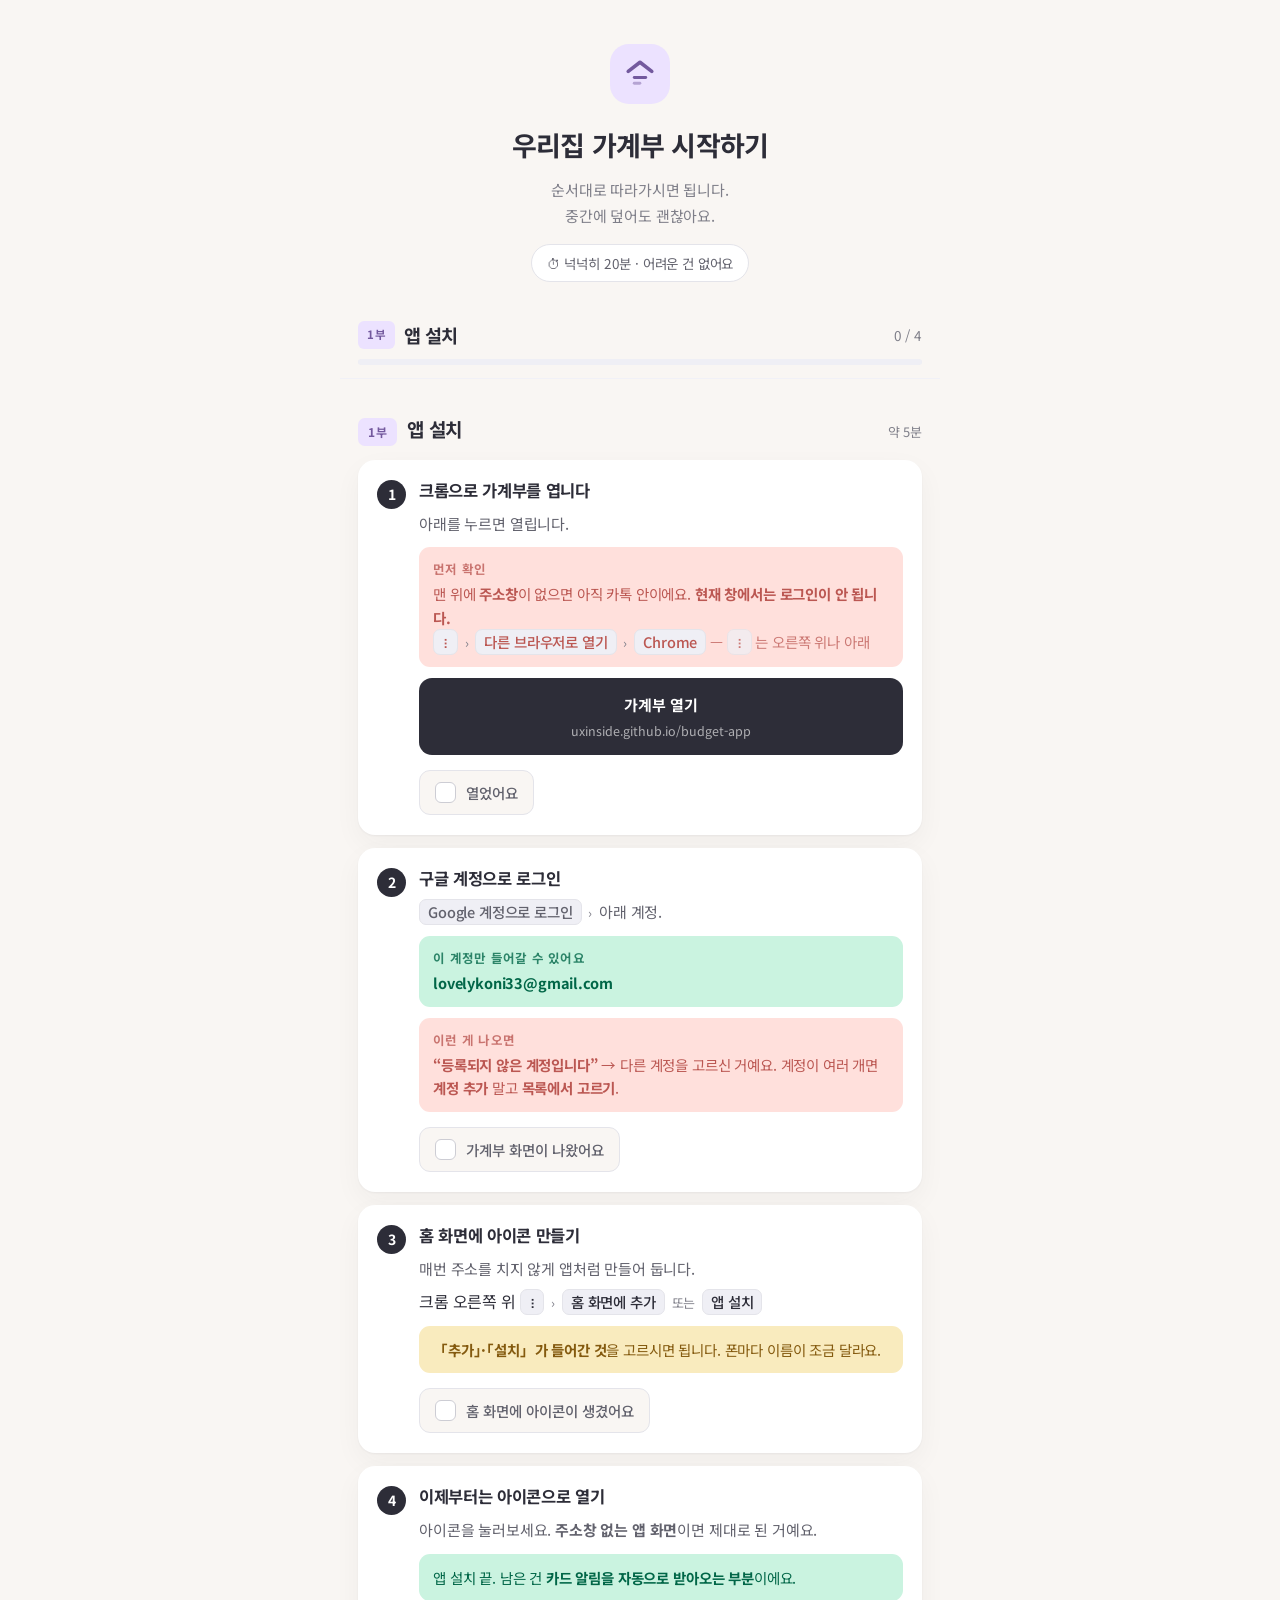
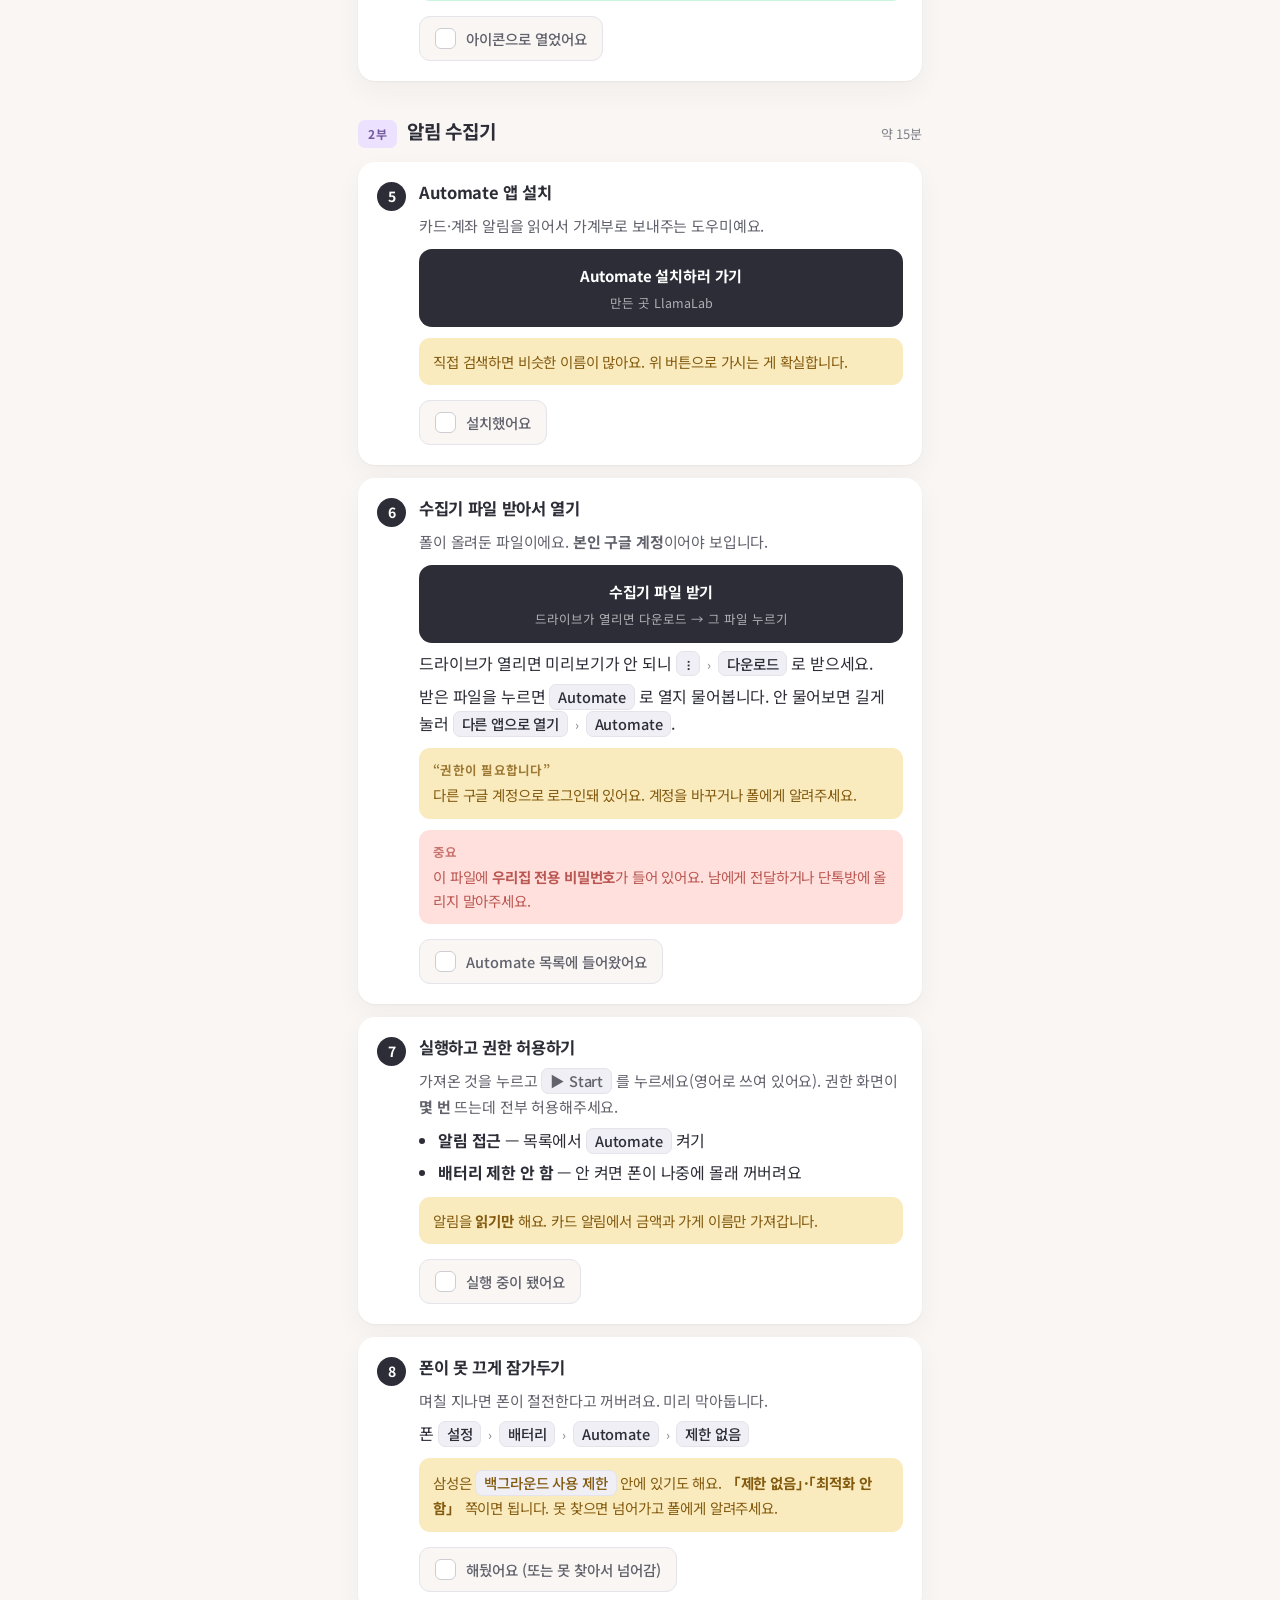
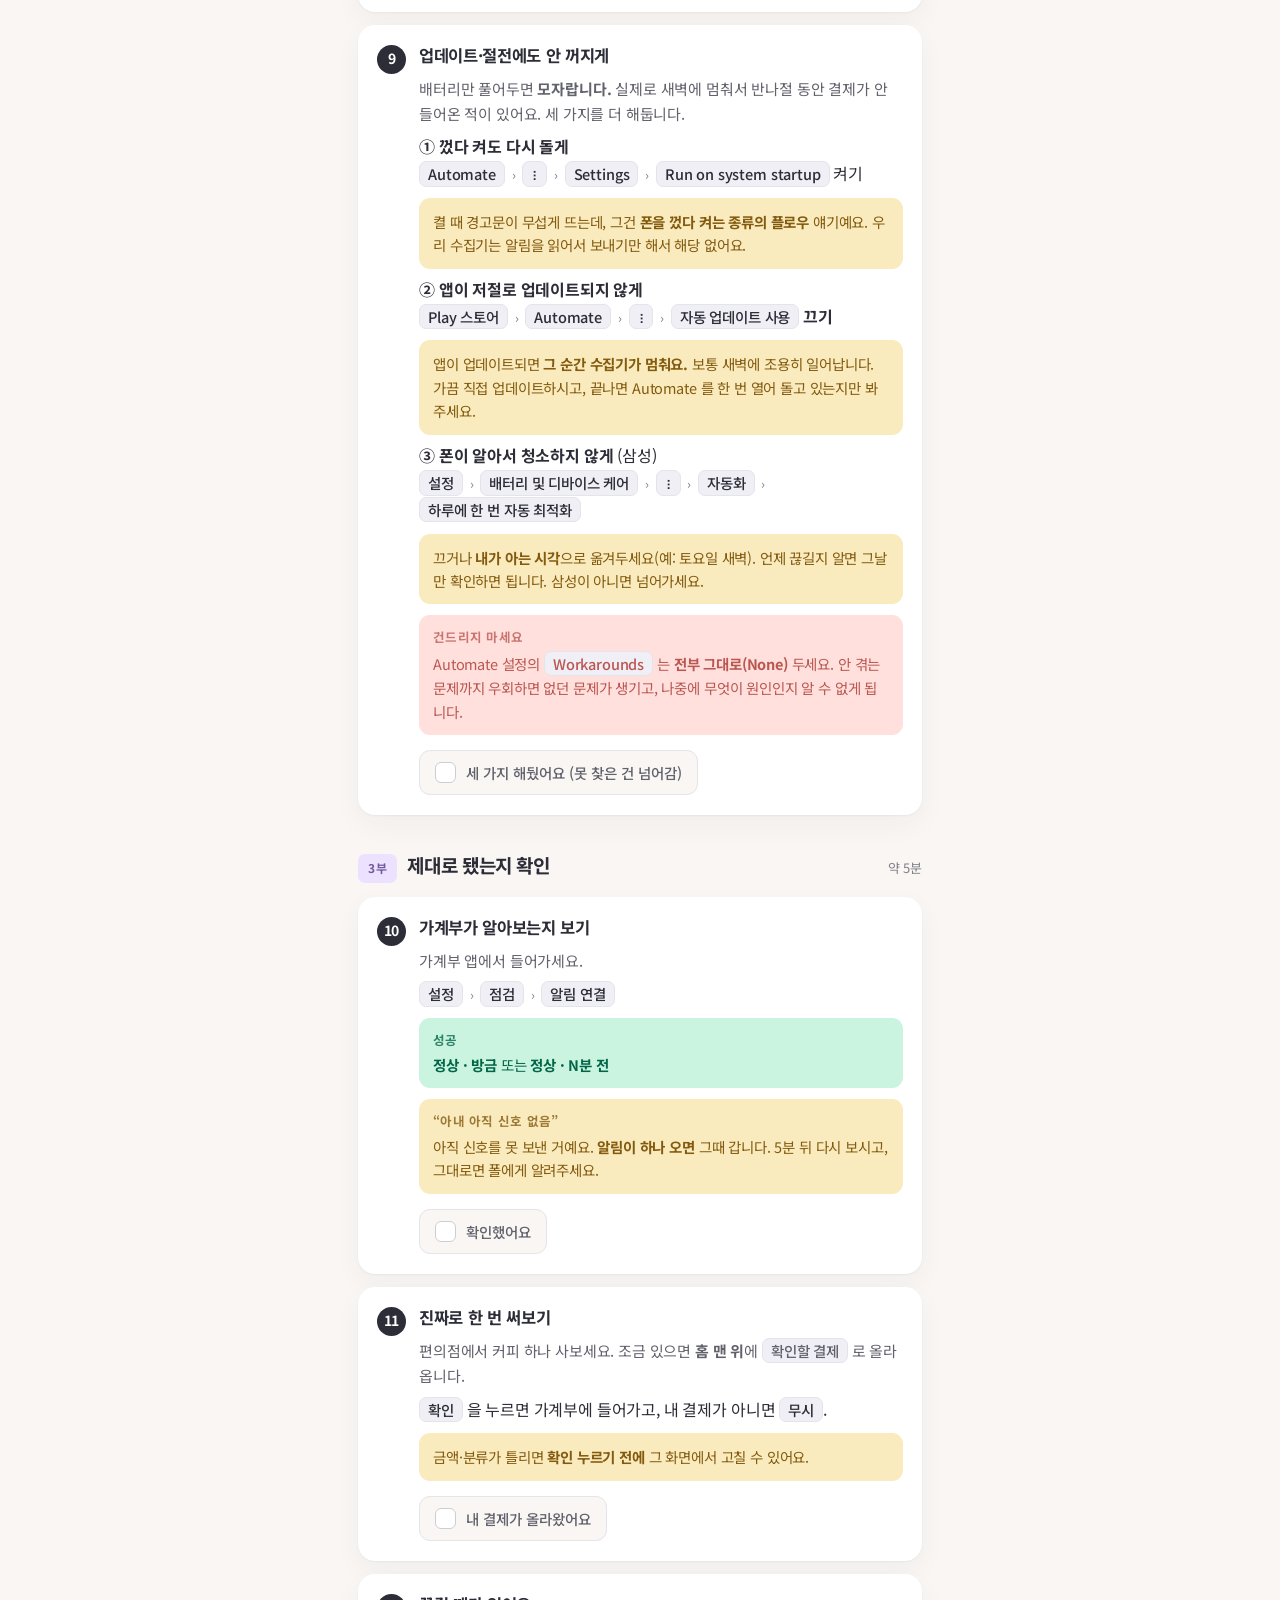
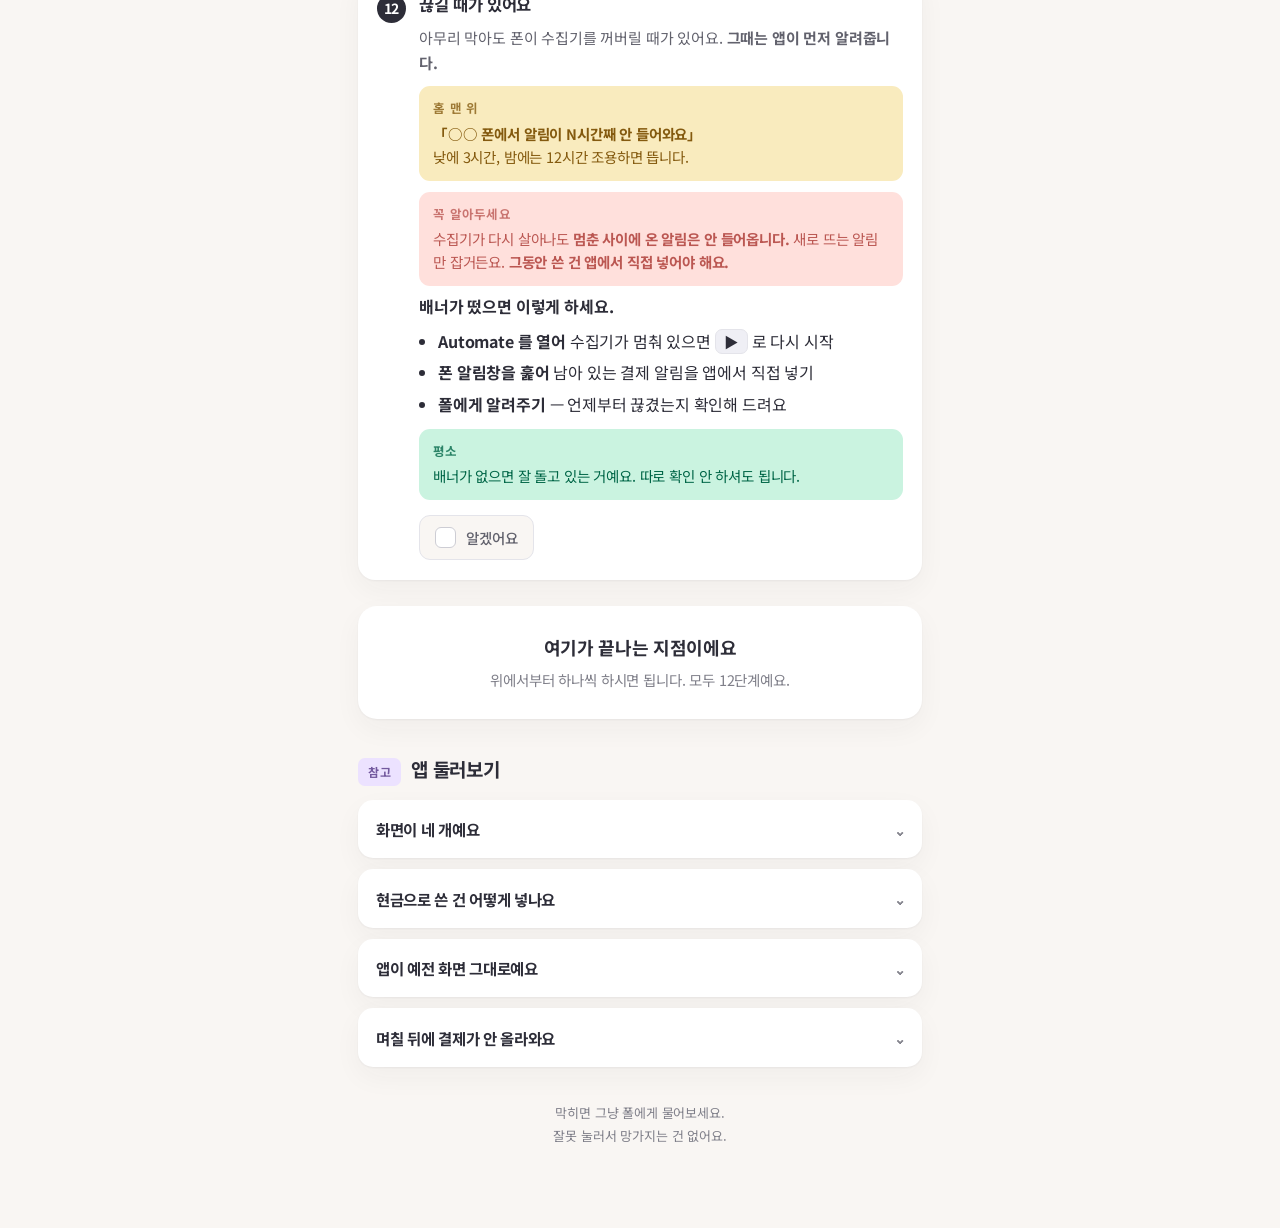
==== commit 8a2952eb: "설치 안내: 알림이 끊기는 진짜 이유와 끊겼을 때 할 일 폴: 「다른 사람들한테도 이런 설정 방법을 설치 안내 페이지에 다 제공해줘야 문제 없이 사용할 수 있을 것 같아서.」  8" ====
--- a/setup.html
+++ b/setup.html
@@ -365,7 +365,7 @@
 </div>
 
 <!-- ═══ 2부 ═══ -->
-<div class="part"><span>2부</span><h2>알림 수집기</h2><i>약 12분</i></div>
+<div class="part"><span>2부</span><h2>알림 수집기</h2><i>약 15분</i></div>
 
 <div class="step" data-s>
   <div class="sh"><div class="n"><b>5</b></div><div>
@@ -463,11 +463,62 @@
   <button class="ck" data-ck><span class="box"></span>해뒀어요 (또는 못 찾아서 넘어감)</button>
 </div>
 
+<!-- 2026-08-08 에 실제로 겪고 추가한 단계.
+     폴 폰은 8번(배터리 제한 없음)이 **이미 돼 있었는데도** 새벽 3시에 멈춰
+     8시간 52분 동안 결제 두 건을 통째로 놓쳤다. 배터리만으로는 모자란다. -->
+<div class="step" data-s>
+  <div class="sh"><div class="n"><b>9</b></div><div>
+    <h3>업데이트·절전에도 안 꺼지게</h3>
+  </div></div>
+  <div class="body">
+    <p class="lead">배터리만 풀어두면 <b>모자랍니다.</b> 실제로 새벽에 멈춰서
+       반나절 동안 결제가 안 들어온 적이 있어요. 세 가지를 더 해둡니다.</p>
+
+    <p><b>① 껐다 켜도 다시 돌게</b><br>
+       <span class="ui">Automate</span> <span class="path">›</span>
+       <span class="ui">⋮</span> <span class="path">›</span>
+       <span class="ui">Settings</span> <span class="path">›</span>
+       <span class="ui">Run on system startup</span> 켜기</p>
+    <div class="note">
+      켤 때 경고문이 무섭게 뜨는데, 그건 <b>폰을 껐다 켜는 종류의 플로우</b> 얘기예요.
+      우리 수집기는 알림을 읽어서 보내기만 해서 해당 없어요.
+    </div>
+
+    <p><b>② 앱이 저절로 업데이트되지 않게</b><br>
+       <span class="ui">Play 스토어</span> <span class="path">›</span>
+       <span class="ui">Automate</span> <span class="path">›</span>
+       <span class="ui">⋮</span> <span class="path">›</span>
+       <span class="ui">자동 업데이트 사용</span> <b>끄기</b></p>
+    <div class="note">
+      앱이 업데이트되면 <b>그 순간 수집기가 멈춰요.</b> 보통 새벽에 조용히 일어납니다.
+      가끔 직접 업데이트하시고, 끝나면 Automate 를 한 번 열어 돌고 있는지만 봐주세요.
+    </div>
+
+    <p><b>③ 폰이 알아서 청소하지 않게</b> (삼성)<br>
+       <span class="ui">설정</span> <span class="path">›</span>
+       <span class="ui">배터리 및 디바이스 케어</span> <span class="path">›</span>
+       <span class="ui">⋮</span> <span class="path">›</span>
+       <span class="ui">자동화</span> <span class="path">›</span>
+       <span class="ui">하루에 한 번 자동 최적화</span></p>
+    <div class="note">
+      끄거나 <b>내가 아는 시각</b>으로 옮겨두세요(예: 토요일 새벽).
+      언제 끊길지 알면 그날만 확인하면 됩니다. 삼성이 아니면 넘어가세요.
+    </div>
+
+    <div class="note warn">
+      <span class="lbl">건드리지 마세요</span>
+      Automate 설정의 <span class="ui">Workarounds</span> 는 <b>전부 그대로(None)</b> 두세요.
+      안 겪는 문제까지 우회하면 없던 문제가 생기고, 나중에 무엇이 원인인지 알 수 없게 됩니다.
+    </div>
+  </div>
+  <button class="ck" data-ck><span class="box"></span>세 가지 해뒀어요 (못 찾은 건 넘어감)</button>
+</div>
+
 <!-- ═══ 3부 ═══ -->
-<div class="part"><span>3부</span><h2>제대로 됐는지 확인</h2><i>약 3분</i></div>
-
-<div class="step" data-s>
-  <div class="sh"><div class="n"><b>9</b></div><div>
+<div class="part"><span>3부</span><h2>제대로 됐는지 확인</h2><i>약 5분</i></div>
+
+<div class="step" data-s>
+  <div class="sh"><div class="n"><b>10</b></div><div>
     <h3>가계부가 알아보는지 보기</h3>
   </div></div>
   <div class="body">
@@ -489,7 +540,7 @@
 </div>
 
 <div class="step" data-s>
-  <div class="sh"><div class="n"><b>10</b></div><div>
+  <div class="sh"><div class="n"><b>11</b></div><div>
     <h3>진짜로 한 번 써보기</h3>
   </div></div>
   <div class="body">
@@ -502,6 +553,43 @@
     </div>
   </div>
   <button class="ck" data-ck><span class="box"></span>내 결제가 올라왔어요</button>
+</div>
+
+<!-- ⚠️ 이 단계를 빼면 안 된다. 9번까지 다 해도 폰은 언젠가 수집기를 끈다.
+     그때 **되살아나도 그 사이 알림은 안 온다**는 걸 모르면, 「곧 들어오겠지」
+     하고 기다리다가 그 며칠치를 통째로 잃는다 (2026-08-08 에 실제로 그랬다). -->
+<div class="step" data-s>
+  <div class="sh"><div class="n"><b>12</b></div><div>
+    <h3>끊길 때가 있어요</h3>
+  </div></div>
+  <div class="body">
+    <p class="lead">아무리 막아도 폰이 수집기를 꺼버릴 때가 있어요.
+       <b>그때는 앱이 먼저 알려줍니다.</b></p>
+    <div class="note">
+      <span class="lbl">홈 맨 위</span>
+      <b>「○○ 폰에서 알림이 N시간째 안 들어와요」</b><br>
+      낮에 3시간, 밤에는 12시간 조용하면 뜹니다.
+    </div>
+
+    <div class="note warn">
+      <span class="lbl">꼭 알아두세요</span>
+      수집기가 다시 살아나도 <b>멈춘 사이에 온 알림은 안 들어옵니다.</b>
+      새로 뜨는 알림만 잡거든요. <b>그동안 쓴 건 앱에서 직접 넣어야 해요.</b>
+    </div>
+
+    <p><b>배너가 떴으면 이렇게 하세요.</b></p>
+    <ul class="plain">
+      <li><b>Automate 를 열어</b> 수집기가 멈춰 있으면 <span class="ui">▶</span> 로 다시 시작</li>
+      <li><b>폰 알림창을 훑어</b> 남아 있는 결제 알림을 앱에서 직접 넣기</li>
+      <li><b>폴에게 알려주기</b> — 언제부터 끊겼는지 확인해 드려요</li>
+    </ul>
+
+    <div class="note ok">
+      <span class="lbl">평소</span>
+      배너가 없으면 잘 돌고 있는 거예요. 따로 확인 안 하셔도 됩니다.
+    </div>
+  </div>
+  <button class="ck" data-ck><span class="box"></span>알겠어요</button>
 </div>
 
 <div class="fin" id="fin">
